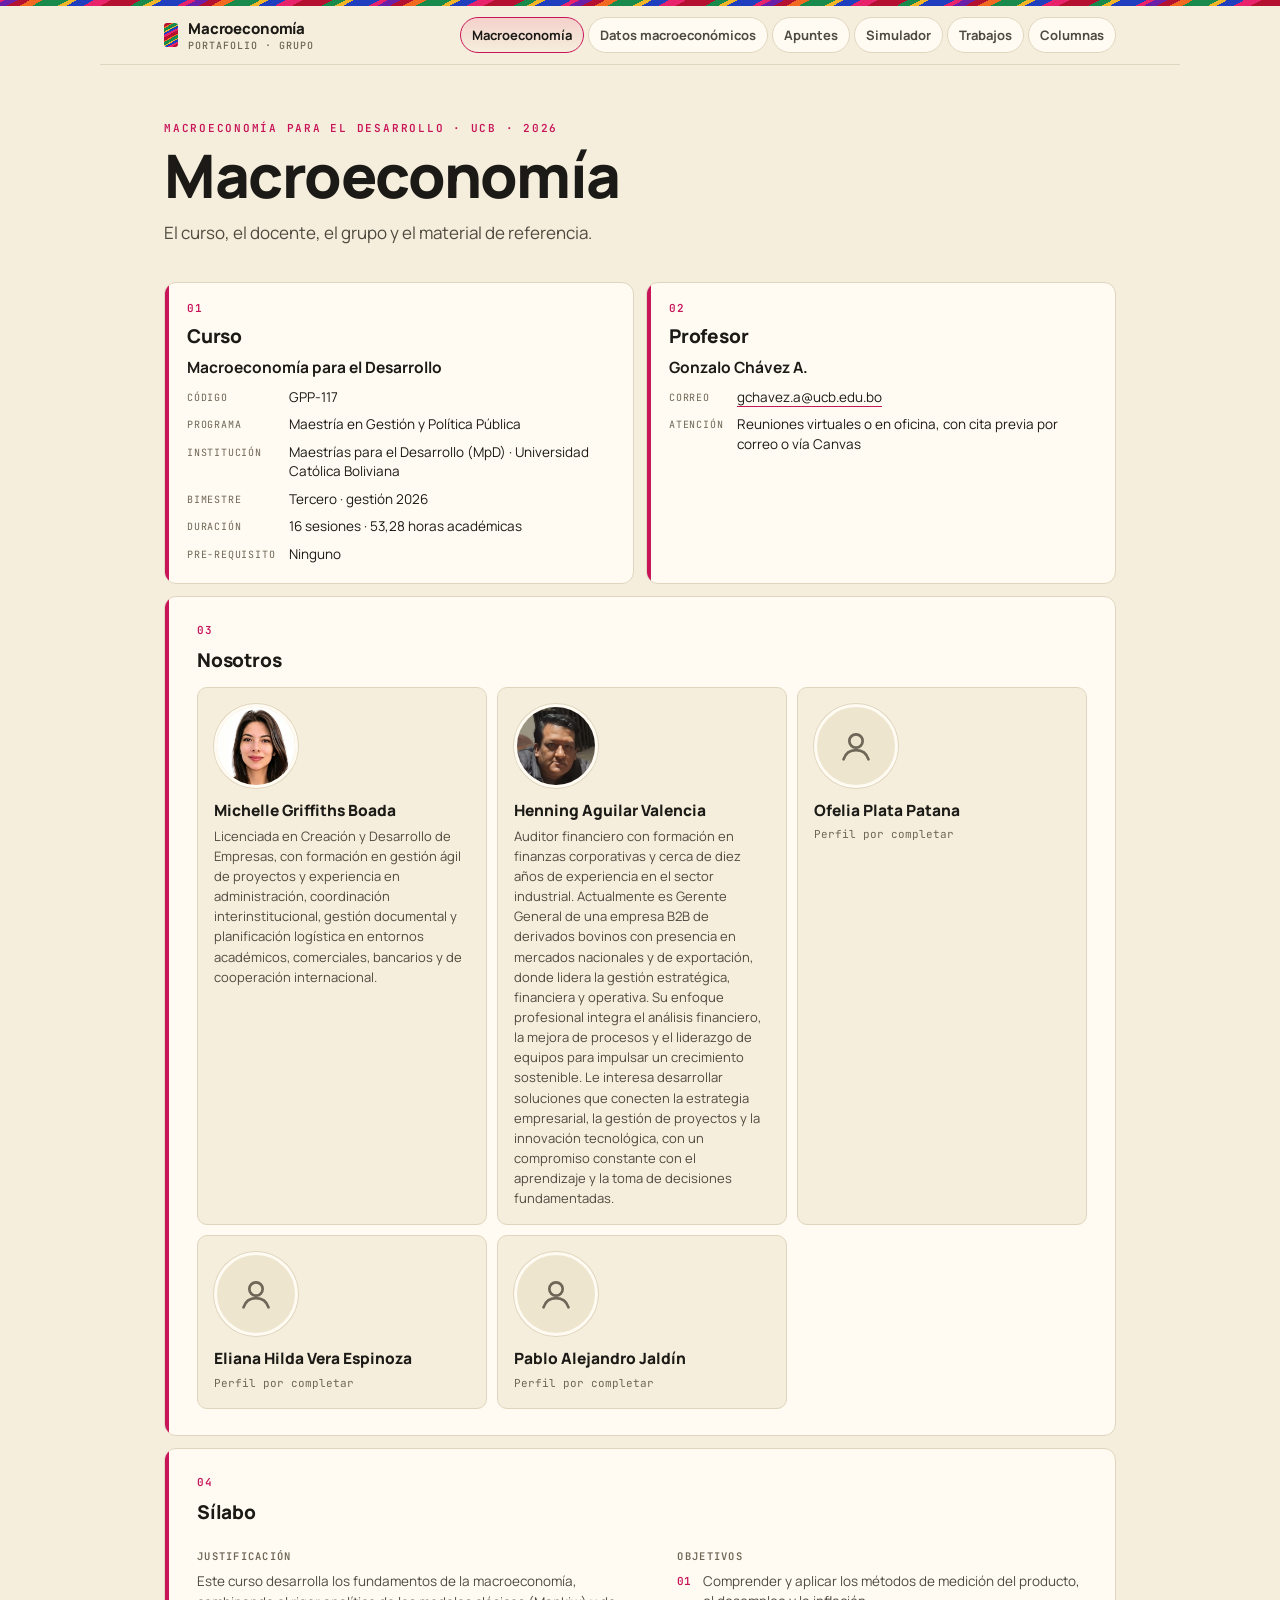
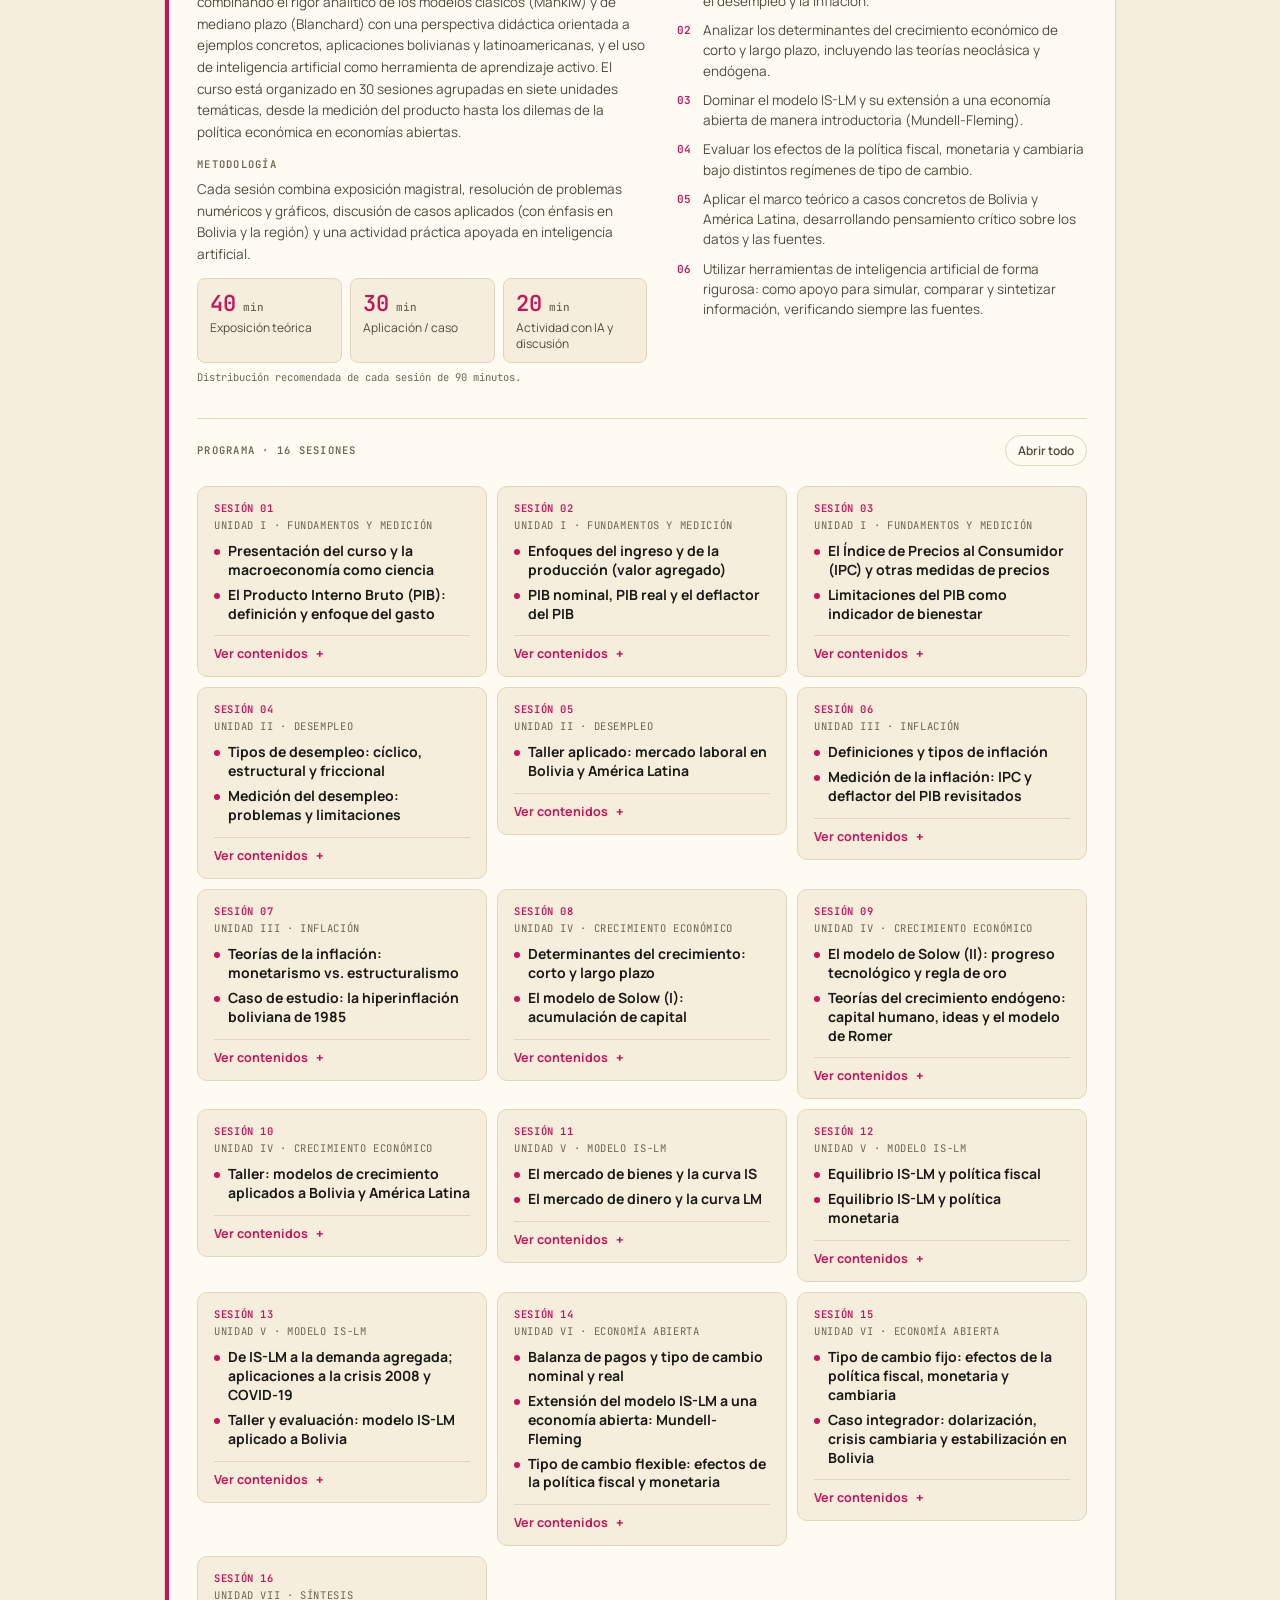
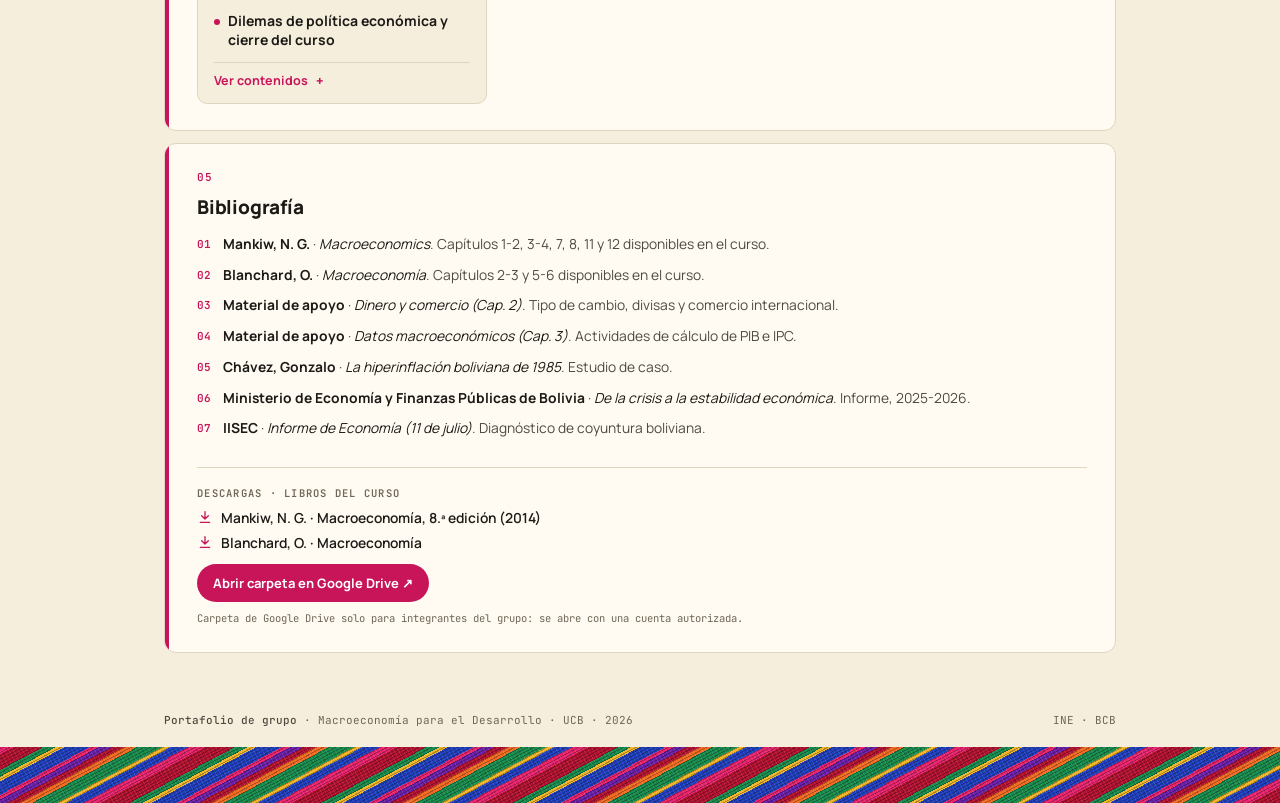
==== index.html @ 7f1106cf "Nosotros: perfil y foto de Henning Aguilar Valencia Perfil en tercera persona y foto recortada como " ====
<!DOCTYPE html>
<html lang="es">
<head>
<meta charset="UTF-8">
<meta name="viewport" content="width=device-width, initial-scale=1.0, viewport-fit=cover">
<meta name="theme-color" content="#F5EEDC">
<title>Portafolio · Macroeconomía para el Desarrollo</title>
<meta name="description" content="Portafolio de grupo, Macroeconomía para el Desarrollo: información del curso, datos macroeconómicos de Bolivia, apuntes, lecturas, ejercicios, simulador IS-LM y trabajos.">
<link rel="preconnect" href="https://fonts.googleapis.com">
<link href="https://fonts.googleapis.com/css2?family=Manrope:wght@400;500;600;700;800&family=JetBrains+Mono:wght@500;600&display=swap" rel="stylesheet">
<link rel="stylesheet" href="assets/style.css">
<style>
  body{min-height:100vh}
  .poster{min-height:100vh;display:flex;flex-direction:column;overflow:visible}
  @media (min-width:1140px){.poster{margin:0 auto;box-shadow:none;max-width:none;background:transparent}.poster>*{max-width:1080px;margin-left:auto;margin-right:auto;width:100%}.poster>.aguayo{max-width:none}}
  /* nav */
  nav.top{position:sticky;top:0;z-index:20;background:rgba(245,238,220,.9);backdrop-filter:blur(12px);-webkit-backdrop-filter:blur(12px);border-bottom:1px solid var(--line)}
  nav.top .in{max-width:1080px;margin:0 auto;padding:0 var(--pad);display:flex;align-items:center;justify-content:space-between;gap:14px;height:58px}
  nav.top .brand{display:flex;align-items:center;gap:10px;font-weight:800;font-size:15px;letter-spacing:-.01em;text-decoration:none;color:var(--text);flex:0 0 auto}
  nav.top .brand i{display:inline-block;width:14px;height:24px;border-radius:3px;background:repeating-linear-gradient(-28deg,#B4102F 0 3px,#E8236B 3px 5px,#1F3FBF 5px 7px,#F0B429 7px 8px,#178A4C 8px 11px,#F26A21 11px 12px)}
  nav.top .brand small{display:block;font-family:'JetBrains Mono';font-weight:500;font-size:10px;color:var(--dim);letter-spacing:.1em;text-transform:uppercase}
  nav.top .tabs{margin:0;gap:4px;flex-wrap:nowrap;overflow-x:auto;scrollbar-width:none}
  nav.top .tabs::-webkit-scrollbar{display:none}
  nav.top .tabs button{flex:0 0 auto;min-width:0;padding:8px 11px;font-size:13px;border-radius:999px}
  @media (max-width:960px){nav.top .tabs{display:none}}
  nav.bottom{display:none;position:fixed;left:0;right:0;bottom:0;z-index:20;background:rgba(245,238,220,.96);backdrop-filter:blur(12px);-webkit-backdrop-filter:blur(12px);border-top:1px solid var(--line);padding-bottom:env(safe-area-inset-bottom)}
  nav.bottom .tabs{margin:0;gap:0;padding:6px 4px;flex-wrap:nowrap;overflow-x:auto;scrollbar-width:none}
  nav.bottom .tabs::-webkit-scrollbar{display:none}
  nav.bottom .tabs button{flex:1 0 56px;border:0;background:transparent;border-radius:10px;padding:8px 0;font-size:10px;font-weight:600;display:flex;flex-direction:column;align-items:center;gap:4px;color:var(--dim);min-width:0}
  nav.bottom .tabs button span{max-width:100%;white-space:nowrap;overflow:hidden;text-overflow:ellipsis}
  nav.bottom .tabs button svg{width:21px;height:21px;stroke:currentColor;fill:none;stroke-width:1.8;stroke-linecap:round;stroke-linejoin:round}
  nav.bottom .tabs button.on{color:var(--acento);background:rgba(200,21,90,.08)}
  @media (max-width:960px){nav.bottom{display:block}.poster{padding-bottom:72px}}
  /* views */
  .view{display:none;flex:1}.view.on{display:block;animation:fade .25s ease}
  @keyframes fade{from{opacity:0;transform:translateY(4px)}to{opacity:1;transform:none}}
  /* hero */
  .hero2{padding:clamp(28px,6vw,56px) var(--pad) clamp(18px,4vw,36px);display:grid;grid-template-columns:1.4fr 1fr;gap:24px;align-items:end}
  @media (max-width:720px){.hero2{grid-template-columns:1fr}}
  .hero2 .live{display:grid;grid-template-columns:1fr 1fr;gap:8px}
  .hero2 .live div{background:var(--card);border:1px solid var(--line);border-radius:10px;padding:10px 12px}
  .hero2 .live small{display:block;font-size:10px;letter-spacing:.08em;text-transform:uppercase;color:var(--muted);font-weight:600}
  .hero2 .live b{font-family:'JetBrains Mono';font-size:20px;font-weight:600}
  .hero2 .live b.bad{color:var(--bad)}.hero2 .live b.warn{color:var(--warn)}.hero2 .live b.ok{color:var(--ok)}
  .hero2 .live span{display:block;font-family:'JetBrains Mono';font-size:10px;color:var(--dim);margin-top:2px}
  /* macroeconomía cards */
  .mcards{display:grid;grid-template-columns:repeat(auto-fit,minmax(260px,1fr));gap:12px}
  .mcard{background:var(--card);border:1px solid var(--line);border-radius:12px;padding:18px 18px 18px 22px;display:flex;flex-direction:column;gap:8px;min-height:170px;position:relative;overflow:hidden;min-width:0}
  .mcard.wide{margin-top:12px;gap:10px;padding:clamp(18px,3vw,26px) clamp(18px,3vw,28px) clamp(18px,3vw,26px) clamp(22px,3.4vw,32px)}
  .mcard::before{content:"";position:absolute;left:0;top:0;bottom:0;width:4px;background:var(--acento)}
  .mcard .id{font-family:'JetBrains Mono';font-size:11px;color:var(--acento);font-weight:600;letter-spacing:.1em}
  .mcard h3{font-size:19px;font-weight:800;letter-spacing:-.01em;margin:0}
  .mcard p{font-size:13.5px}
  .mcard p.lead{font-size:15.5px;font-weight:700;color:var(--text);line-height:1.35}
  .team{display:grid;grid-template-columns:repeat(auto-fill,minmax(250px,1fr));gap:10px;margin-top:4px;align-items:stretch}
  .mem{background:var(--bg);border:1px solid var(--line);border-radius:10px;padding:16px;display:flex;flex-direction:column;gap:6px;min-width:0}
  .mem .ph{width:84px;height:84px;border-radius:50%;overflow:hidden;background:var(--bg2);border:3px solid var(--card);box-shadow:0 0 0 1px var(--line);display:flex;align-items:center;justify-content:center;margin-bottom:6px}
  .mem .ph img{width:100%;height:100%;object-fit:cover;display:block}
  .mem .ph svg{width:40px;height:40px;fill:none;stroke:var(--dim);stroke-width:1.6;stroke-linecap:round}
  .mem h4{font-size:15.5px;font-weight:800;color:var(--text);line-height:1.3}
  .mem p{font-size:13px;line-height:1.55;color:var(--muted)}
  .mem p.pend{font-family:'JetBrains Mono';font-size:11px;color:var(--dim)}
  .kv{display:grid;grid-template-columns:auto minmax(0,1fr);gap:8px 14px;margin-top:2px}
  .kv dt{font-family:'JetBrains Mono';font-size:10px;letter-spacing:.08em;text-transform:uppercase;color:var(--dim);padding-top:3px;white-space:nowrap}
  .kv dd{font-size:13.5px;color:var(--text);line-height:1.45;min-width:0}
  .kv dd a{color:var(--text);text-decoration:none;border-bottom:1px solid var(--acento);overflow-wrap:anywhere}
  .sub-h{font-family:'JetBrains Mono';font-size:10.5px;letter-spacing:.12em;text-transform:uppercase;color:var(--dim);font-weight:600;margin:14px 0 8px}
  .scols{display:grid;grid-template-columns:minmax(0,1.1fr) minmax(0,1fr);gap:8px 30px}
  .scols p{line-height:1.6}
  @media (max-width:760px){.scols{grid-template-columns:1fr}}
  .tiles{display:grid;grid-template-columns:repeat(3,minmax(0,1fr));gap:8px;margin-top:12px}
  .tiles div{background:var(--bg);border:1px solid var(--line);border-radius:8px;padding:10px 12px}
  .tiles b{display:block;font-family:'JetBrains Mono';font-size:22px;font-weight:600;color:var(--acento)}
  .tiles b small{font-size:11px;color:var(--dim);font-weight:500}
  .tiles span{display:block;font-size:12px;color:var(--muted);line-height:1.35;margin-top:2px}
  .mcard p.tiles-note{font-family:'JetBrains Mono';font-size:10.5px;color:var(--dim);margin-top:6px}
  ol.obj{list-style:none;counter-reset:o;display:flex;flex-direction:column;gap:9px}
  ol.obj li{counter-increment:o;display:grid;grid-template-columns:26px 1fr;font-size:13.5px;line-height:1.5;color:var(--muted)}
  ol.obj li::before{content:counter(o,decimal-leading-zero);font-family:'JetBrains Mono';font-size:11px;font-weight:600;color:var(--acento);padding-top:2px}
  .prog-h{display:flex;justify-content:space-between;align-items:center;gap:10px;margin:22px 0 10px;padding-top:16px;border-top:1px solid var(--line)}
  .openall{background:transparent;border:1px solid var(--line);color:var(--muted);font:600 12px 'Manrope';padding:6px 12px;border-radius:999px;cursor:pointer}
  .openall:hover{border-color:var(--acento);color:var(--text)}
  .ses-grid{display:grid;grid-template-columns:repeat(auto-fill,minmax(280px,1fr));gap:10px;align-items:start}
  .ses{background:var(--bg);border:1px solid var(--line);border-radius:10px;padding:14px 16px;min-width:0}
  .ses .top{font-family:'JetBrains Mono';font-size:10.5px;letter-spacing:.06em;text-transform:uppercase}
  .ses .top b,.ses .top span{display:block}
  .ses .top span{margin-top:3px}
  .ses .top b{color:var(--acento);font-weight:600}
  .ses .top span{color:var(--dim)}
  .ses .bl{list-style:none;padding:0;margin-top:10px;display:flex;flex-direction:column;gap:6px}
  .ses .bl li{font-size:14px;font-weight:700;color:var(--text);line-height:1.35;padding-left:14px;position:relative}
  .ses .bl li::before{content:"";position:absolute;left:0;top:7px;width:6px;height:6px;border-radius:50%;background:var(--acento)}
  .ses details{margin-top:12px;border-top:1px solid var(--line);padding-top:9px}
  .ses summary{cursor:pointer;font:700 12.5px 'Manrope';color:var(--acento);list-style:none;user-select:none}
  .ses summary::-webkit-details-marker{display:none}
  .ses summary::after{content:" +";font-family:'JetBrains Mono'}
  .ses details[open] summary::after{content:" −"}
  .blq{margin-top:12px}
  .blq+.blq{padding-top:12px;border-top:1px dashed var(--line)}
  .blq h5{font-size:13.5px;font-weight:700;color:var(--text);line-height:1.35}
  .blq p,.blq li{font-size:12.8px;line-height:1.5;color:var(--muted)}
  .blq ul{padding-left:16px;margin:2px 0 0}
  .blq li{margin-bottom:2px}
  .blq .lab{display:block;font-family:'JetBrains Mono';font-size:9.5px;letter-spacing:.1em;text-transform:uppercase;color:var(--dim);font-weight:600;margin:9px 0 2px}
  .blq .lab:first-child{margin-top:0;color:var(--acento)}
  .dl{margin-top:18px;padding-top:4px;border-top:1px solid var(--line)}
  .dl-list{list-style:none;padding:0;display:flex;flex-direction:column;gap:6px;margin-bottom:12px}
  .dl-list li{display:flex;align-items:center;gap:8px;font-size:13.8px;color:var(--text);font-weight:600}
  .dl-list svg{width:16px;height:16px;flex:0 0 auto;fill:none;stroke:var(--acento);stroke-width:2;stroke-linecap:round;stroke-linejoin:round}
  .dl-btn{display:inline-block;background:var(--acento);color:#fff;font:700 13px 'Manrope';padding:10px 16px;border-radius:999px;text-decoration:none}
  .dl-btn:hover{filter:brightness(1.08)}
  .mcard p.dl-note{font-family:'JetBrains Mono';font-size:10.5px;color:var(--dim);margin-top:8px}
  ol.bib{list-style:none;counter-reset:b;display:flex;flex-direction:column;gap:10px;margin-top:4px}
  ol.bib li{counter-increment:b;display:grid;grid-template-columns:26px 1fr;font-size:13.8px;line-height:1.5;color:var(--muted)}
  ol.bib li::before{content:counter(b,decimal-leading-zero);font-family:'JetBrains Mono';font-size:11px;font-weight:600;color:var(--acento);padding-top:2px}
  ol.bib b{color:var(--text);font-weight:700}
  ol.bib i{color:var(--text)}
  @media (max-width:560px){.tiles{grid-template-columns:1fr 1fr 1fr;gap:6px}.tiles div{padding:8px}.tiles b{font-size:18px}.tiles span{font-size:11px}}
  .soon{margin-top:auto;align-self:flex-start;font-family:'JetBrains Mono';font-size:10.5px;padding:3px 9px;border:1px dashed var(--line);border-radius:999px;color:var(--dim)}
  /* cuaderno */
  .sr{position:absolute;width:1px;height:1px;overflow:hidden;clip:rect(0 0 0 0);white-space:nowrap}
  .nb-head{display:flex;align-items:flex-end;justify-content:space-between;gap:10px 16px;flex-wrap:wrap;max-width:860px;margin:0 auto 12px}
  .nb-head .t{min-width:0}
  .nb-head .t small{display:block;font-family:'JetBrains Mono';font-size:11px;letter-spacing:.12em;text-transform:uppercase;color:var(--acento);font-weight:600;margin-bottom:3px}
  .nb-head .t b{display:block;font-size:clamp(17px,2.4vw,21px);font-weight:800;letter-spacing:-.01em}
  .nb-tools{display:flex;gap:8px;align-items:center;flex-wrap:wrap}
  .nb-tools select,.nb-tools a{background:var(--card);border:1px solid var(--line);color:var(--text);font:600 12.5px 'Manrope';padding:8px 12px;border-radius:999px;text-decoration:none;max-width:250px}
  .nb-tools select{cursor:pointer;appearance:none;-webkit-appearance:none;padding-right:30px;background-image:linear-gradient(45deg,transparent 50%,var(--dim) 50%),linear-gradient(135deg,var(--dim) 50%,transparent 50%);background-position:calc(100% - 16px) 52%,calc(100% - 11px) 52%;background-size:5px 5px;background-repeat:no-repeat}
  .nb-tools select:hover,.nb-tools a:hover{border-color:var(--acento)}
  .nb-stage{display:grid;grid-template-columns:52px minmax(0,860px) 52px;gap:16px;justify-content:center;align-items:start}
  .nb-page{perspective:2200px;min-width:0;touch-action:pan-y pinch-zoom;overflow:hidden;border-radius:10px}
  .nb-page img{display:block;width:100%;height:auto;border-radius:10px;background:var(--bg2);transform-origin:left center;backface-visibility:hidden;-webkit-user-select:none;user-select:none}
  .nb-side,.nb-nav button{display:flex;align-items:center;justify-content:center;gap:6px;background:var(--card);border:1px solid var(--line);color:var(--text);cursor:pointer;font:700 13px 'Manrope';transition:border-color .15s,color .15s}
  .nb-side{position:sticky;top:calc(50vh - 26px);margin-top:min(30vh,260px);width:52px;height:52px;border-radius:50%}
  .nb-side svg,.nb-nav svg{width:22px;height:22px;stroke:currentColor;fill:none;stroke-width:2.2;stroke-linecap:round;stroke-linejoin:round}
  .nb-side:hover:not(:disabled),.nb-nav button:hover:not(:disabled){border-color:var(--acento);color:var(--acento)}
  .nb-side:disabled,.nb-nav button:disabled{opacity:.35;cursor:default}
  .nb-nav{display:grid;grid-template-columns:auto 1fr auto;gap:14px;align-items:center;max-width:860px;margin:14px auto 0}
  .nb-nav button{padding:10px 16px 10px 12px;border-radius:999px}
  .nb-nav #nb-next{padding:10px 12px 10px 16px}
  .nb-pos{text-align:center;font-family:'JetBrains Mono';font-size:11.5px;color:var(--dim)}
  .nb-prog{height:4px;background:var(--line);border-radius:2px;overflow:hidden;margin-top:6px}
  .nb-prog i{display:block;height:100%;width:4%;background:var(--acento);transition:width .3s}
  @media (max-width:900px){.nb-stage{grid-template-columns:minmax(0,1fr)}.nb-side{display:none}}
  @media (max-width:560px){.nbsec{padding-left:6px;padding-right:6px}.nb-head,.nb-nav{padding:0 10px}.nb-page,.nb-page img{border-radius:6px}.nb-nav button{padding:10px 12px}.nb-nav #nb-next{padding:10px 12px}}
  /* apuntes cards */
  .notes{display:grid;grid-template-columns:repeat(auto-fill,minmax(250px,1fr));gap:12px}
  .note-card{background:var(--card);border:1px solid var(--line);border-radius:12px;padding:18px;cursor:pointer;transition:border-color .15s,transform .15s;display:flex;flex-direction:column;gap:8px;min-height:170px;text-decoration:none;color:inherit;position:relative;overflow:hidden}
  .note-card::before{content:"";position:absolute;left:0;top:0;bottom:0;width:4px;background:var(--acento);opacity:0;transition:opacity .15s}
  .note-card:hover,.note-card:focus-visible{border-color:var(--acento);transform:translateY(-2px)}
  .note-card:hover::before{opacity:1}
  .note-card .id{font-family:'JetBrains Mono';font-size:11px;color:var(--acento);font-weight:600;letter-spacing:.1em}
  .note-card h3{font-size:17px;font-weight:800;letter-spacing:-.01em;margin:0}
  .note-card p{font-size:13px;flex:1}
  .note-card .tags{display:flex;flex-wrap:wrap;gap:4px}
  .note-card .tags span{font-family:'JetBrains Mono';font-size:10px;padding:2px 8px;border:1px solid var(--line);border-radius:999px;color:var(--muted)}
  .note-card .tags span.i{border-color:rgba(26,98,192,.4);color:var(--azul)}
  /* viewer */
  .viewer{position:fixed;inset:0;z-index:40;background:var(--bg);display:none;flex-direction:column}
  .viewer.on{display:flex}
  .viewer .bar{display:flex;align-items:center;gap:10px;padding:10px var(--pad);border-bottom:1px solid var(--line);background:var(--bg2);height:52px}
  .viewer .bar b{font-size:14px;font-weight:700;flex:1;white-space:nowrap;overflow:hidden;text-overflow:ellipsis}
  .viewer .bar button,.viewer .bar a{background:transparent;border:1px solid var(--line);color:var(--muted);font:600 12px 'Manrope';padding:7px 12px;border-radius:999px;cursor:pointer;text-decoration:none;white-space:nowrap}
  .viewer .bar button:hover,.viewer .bar a:hover{border-color:var(--acento);color:var(--text)}
  .viewer iframe{flex:1;border:0;width:100%;background:var(--bg)}
  /* listas: trabajos, lecturas, ejercicios */
  .work{display:grid;grid-template-columns:120px 1fr;gap:14px;background:var(--card);border:1px solid var(--line);border-radius:12px;padding:16px 18px;margin-bottom:10px;align-items:start}
  .work.nodate{grid-template-columns:1fr}
  @media (max-width:560px){.work{grid-template-columns:1fr}}
  .work .d{font-family:'JetBrains Mono';font-size:12px;color:var(--acento);font-weight:600}
  .work .d small{display:block;color:var(--dim);font-weight:500;margin-top:3px}
  .work h3{font-size:16px;margin-bottom:4px}
  .work .by{font-family:'JetBrains Mono';font-size:11px;color:var(--dim);margin-bottom:6px}
  .work p{font-size:13.5px}
  .work .st{display:inline-block;font-family:'JetBrains Mono';font-size:10.5px;padding:2px 8px;border-radius:999px;border:1px solid;margin-top:8px}
  .work .st.entregado{color:var(--ok);border-color:rgba(15,122,69,.45)}.work .st.pendiente{color:var(--warn);border-color:rgba(154,95,0,.45)}.work .st.calificado{color:var(--azul);border-color:rgba(26,98,192,.45)}
  .work a{color:var(--text);font-size:13px;text-decoration:none;border-bottom:1px solid var(--acento);margin-left:8px}
  .work a.first{margin-left:0;display:inline-block;margin-top:8px}
  .work .btn{margin-top:8px;background:transparent;border:1px solid var(--line);color:var(--muted);font:600 12px 'Manrope';padding:6px 12px;border-radius:999px;cursor:pointer}
  .work .sol{display:none;margin-top:10px;padding-top:10px;border-top:1px solid var(--line);font-size:13.5px;color:var(--muted);line-height:1.55}
  .work.open .sol{display:block}
  .rgrid{display:grid;grid-template-columns:repeat(auto-fill,minmax(min(100%,420px),1fr));gap:12px}
  .rcard{background:var(--card);border:1px solid var(--line);border-radius:12px;padding:20px 20px 20px 24px;display:flex;flex-direction:column;gap:8px;position:relative;overflow:hidden;min-width:0}
  .rcard::before{content:"";position:absolute;left:0;top:0;bottom:0;width:4px;background:var(--acento)}
  .rcard .id{font-family:'JetBrains Mono';font-size:11px;color:var(--acento);font-weight:600;letter-spacing:.1em}
  .rcard h3{font-size:19px;font-weight:800;letter-spacing:-.01em;margin:0;line-height:1.25}
  .rcard .by{font-family:'JetBrains Mono';font-size:11px;color:var(--dim)}
  .rcard p{font-size:13.5px;line-height:1.55}
  .rfiles{display:flex;flex-direction:column;gap:8px;margin-top:6px}
  .rfile{display:grid;grid-template-columns:auto minmax(0,1fr) auto;gap:12px;align-items:center;background:var(--bg);border:1px solid var(--line);border-radius:10px;padding:12px 14px;text-decoration:none;color:inherit;transition:border-color .15s}
  .rfile:hover{border-color:var(--acento)}
  .rfile .ico{font-family:'JetBrains Mono';font-size:10px;font-weight:600;letter-spacing:.06em;color:#fff;background:var(--acento);border-radius:6px;padding:9px 7px}
  .rfile .tx{display:flex;flex-direction:column;gap:2px;min-width:0}
  .rfile small{font-family:'JetBrains Mono';font-size:10px;letter-spacing:.1em;text-transform:uppercase;color:var(--acento);font-weight:600}
  .rfile b{font-size:14px;font-weight:700;color:var(--text);line-height:1.3}
  .rfile em{font-style:normal;font-size:12px;color:var(--dim);line-height:1.4}
  .rfile .go{font-size:16px;color:var(--dim)}
  .rfile:hover .go{color:var(--acento)}
  .col-links{display:flex;gap:6px;flex-wrap:wrap;margin-top:14px}
  .col-links a{font:600 12.5px 'Manrope';color:var(--muted);text-decoration:none;border:1px solid var(--line);background:var(--card);border-radius:999px;padding:7px 13px}
  .col-links a:hover{border-color:var(--acento);color:var(--text)}
  .tjump button{font:600 12.5px 'Manrope';color:var(--muted);border:1px solid var(--line);background:var(--card);border-radius:999px;padding:7px 13px;cursor:pointer}
  .tjump button:hover{border-color:var(--acento);color:var(--text)}
  .tsec{scroll-margin-top:66px}
  .col-filter{display:flex;gap:6px;flex-wrap:wrap;margin-bottom:14px}
  .col-filter button{font:600 12px 'Manrope';color:var(--muted);border:1px solid var(--line);background:transparent;border-radius:999px;padding:6px 12px;cursor:pointer}
  .col-filter button.on{background:var(--text);color:var(--bg);border-color:var(--text)}
  .colgrid{display:grid;grid-template-columns:repeat(auto-fill,minmax(min(100%,320px),1fr));gap:12px}
  .col{background:var(--card);border:1px solid var(--line);border-radius:12px;padding:18px 20px 18px 22px;display:flex;flex-direction:column;gap:8px;position:relative;overflow:hidden;min-width:0}
  .col::before{content:"";position:absolute;left:0;top:0;bottom:0;width:4px;background:var(--acento)}
  .col time{font-family:'JetBrains Mono';font-size:11px;color:var(--acento);font-weight:600;letter-spacing:.06em;text-transform:uppercase}
  .col h3{font-size:17px;font-weight:800;line-height:1.3;margin:0}
  .col h3 a{color:var(--text);text-decoration:none}
  .col h3 a:hover{text-decoration:underline;text-decoration-color:var(--acento)}
  .col p{font-size:13.5px;line-height:1.55;flex:1}
  .col .tags{display:flex;flex-wrap:wrap;gap:4px}
  .col .tags span{font-family:'JetBrains Mono';font-size:10px;padding:2px 8px;border:1px solid var(--line);border-radius:999px;color:var(--muted)}
  .col .reads{display:flex;gap:6px;flex-wrap:wrap;margin-top:4px;padding-top:10px;border-top:1px solid var(--line)}
  .col .reads a{font:700 12px 'Manrope';color:var(--text);text-decoration:none;border:1px solid var(--line);background:var(--bg);border-radius:999px;padding:6px 11px}
  .col .reads a:hover{border-color:var(--acento);color:var(--acento)}
  .empty{border:1px dashed var(--line);border-radius:12px;padding:24px;text-align:center;color:var(--dim);font-size:13.5px}
  .empty code{font-family:'JetBrains Mono';color:var(--muted)}
  /* simulador */
  .simframe{width:100%;border:0;display:block;min-height:600px;background:transparent}
  .simlink{display:inline-block;margin-top:14px;font-size:12.5px;color:var(--muted);text-decoration:none;border:1px solid var(--line);border-radius:999px;padding:7px 13px}
  .simlink:hover{border-color:var(--acento);color:var(--text)}
  /* datos */
  .stat.hoy{grid-template-columns:repeat(auto-fit,minmax(200px,1fr))}
  .stat.hoy em{display:block;font-style:normal;font-family:'JetBrains Mono';font-size:11px;color:var(--muted);margin-top:8px;padding-top:8px;border-top:1px solid var(--line)}
  table.evo th:not(:first-child),table.evo td:not(:first-child){text-align:right;white-space:nowrap}
  table.evo td.n{font-size:13.5px}
  table.evo th.now,table.evo td.now{background:rgba(26,98,192,.06)}
  table.evo td.now small{display:block;font-family:'JetBrains Mono';font-size:10px;color:var(--dim);font-weight:500}
  table.evo td:first-child small{display:block;font-weight:500;font-size:11px;color:var(--dim);margin-top:2px}
  @media (max-width:560px){.stat.hoy{grid-template-columns:1fr 1fr}.stat.hoy div{padding:12px}.stat.hoy span{font-size:10.5px}
    table.evo{font-size:12px}table.evo th,table.evo td{padding:9px 4px}table.evo th:first-child,table.evo td:first-child{padding-left:10px}table.evo th:last-child,table.evo td:last-child{padding-right:8px}
    table.evo th{font-size:9.5px;letter-spacing:.04em}table.evo td.n{font-size:11.5px}table.evo td:first-child{font-size:12px;line-height:1.25}table.evo td:first-child small{display:none}}
  .dgrid.sm{grid-template-columns:repeat(auto-fit,minmax(min(100%,420px),1fr))}
  .dnotes{display:grid;grid-template-columns:repeat(auto-fit,minmax(min(100%,420px),1fr));gap:12px}
  .dnotes .card h4{font-size:14px;margin-bottom:6px}
  .dnotes .card p{font-size:13px;line-height:1.55}
  .dnotes .card .src{margin-top:8px}
  .leg2{display:flex;gap:16px;flex-wrap:wrap;margin-top:10px;font-size:12px;color:var(--muted)}
  .leg2 .sw{display:inline-block;width:12px;height:12px;border-radius:3px;background:var(--azul);vertical-align:-2px;margin-right:6px}
  .leg2 .sw.proj{background:repeating-linear-gradient(45deg,var(--azul) 0 2px,transparent 2px 5px);box-shadow:inset 0 0 0 1.5px var(--azul)}
  .dtip{position:fixed;z-index:30;pointer-events:none;background:var(--text);color:var(--bg);font:600 12px 'Manrope';line-height:1.4;padding:7px 10px;border-radius:8px;opacity:0;transition:opacity .12s;max-width:240px}
  .dtip.on{opacity:1}
  .dtip small{display:block;font:500 10.5px 'JetBrains Mono';opacity:.75}
  details.dtab{margin-top:12px}
  details.dtab summary{cursor:pointer;font:700 12.5px 'Manrope';color:var(--acento);list-style:none}
  details.dtab summary::-webkit-details-marker{display:none}
  details.dtab summary::after{content:" +";font-family:'JetBrains Mono'}
  details.dtab[open] summary::after{content:" −"}
  .src a{color:var(--muted);text-decoration:none;border-bottom:1px solid var(--line)}
  .src a:hover{color:var(--text);border-color:var(--acento)}
  .dgrid{display:grid;grid-template-columns:repeat(auto-fit,minmax(300px,1fr));gap:12px}
  .chart-wrap{background:var(--card);border:1px solid var(--line);border-radius:12px;padding:14px}
  .chart-wrap h4{font-size:14px;font-weight:700;margin-bottom:8px;display:flex;justify-content:space-between;gap:8px;flex-wrap:wrap}
  .chart-wrap h4 span{font-family:'JetBrains Mono';font-size:11px;color:var(--muted);font-weight:500}
  .src{font-family:'JetBrains Mono';font-size:10.5px;color:var(--dim);margin-top:12px;line-height:1.6}
  .pill{display:inline-flex;align-items:center;gap:6px;font-family:'JetBrains Mono';font-size:11px;color:var(--ok);border:1px solid rgba(15,122,69,.4);border-radius:999px;padding:4px 10px}
  .pill::before{content:"";width:7px;height:7px;border-radius:50%;background:var(--ok)}
  .pill.off{color:var(--warn);border-color:rgba(154,95,0,.4)}.pill.off::before{background:var(--warn)}
  .fx{display:grid;grid-template-columns:repeat(auto-fill,minmax(110px,1fr));gap:8px}
  .fx div{background:var(--bg);border:1px solid var(--line);border-radius:8px;padding:8px 10px}
  .fx small{display:block;font-family:'JetBrains Mono';font-size:10px;color:var(--dim)}
  .fx b{font-family:'JetBrains Mono';font-size:14px;font-weight:600}
  .fx span{display:block;font-size:10.5px;color:var(--muted)}
</style>
</head>
<body>
<div class="poster">
  <div class="aguayo thin"></div>
  <nav class="top"><div class="in">
    <a class="brand" href="#macroeconomia"><i></i><div>Macroeconomía<small>Portafolio · Grupo</small></div></a>
    <div class="tabs" id="tabs-top"></div>
  </div></nav>

  <!-- 1 · MACROECONOMÍA -->
  <div class="view on" id="v-macroeconomia">
    <header class="hero2">
      <div>
        <div class="kicker">Macroeconomía para el Desarrollo · UCB · 2026</div>
        <h1 style="margin-top:10px">Macroeconomía</h1>
        <p class="sub">El curso, el docente, el grupo y el material de referencia.</p>
      </div>
    </header>
    <section style="border-top:0;padding-top:0"><div class="mcards" id="mcards"></div><div id="mequipo"></div><div id="msilabo"></div><div id="mbiblio"></div></section>
  </div>

  <!-- 2 · DATOS -->
  <div class="view" id="v-datos">
    <header class="hero2"><div><div class="kicker">INE · BCB</div><h1 style="margin-top:10px">Datos macroeconómicos</h1><p class="sub">Datos macroeconómicos al día de hoy.</p></div><div><span class="pill" id="dpill">cargando</span></div></header>

    <section style="border-top:0;padding-top:0">
      <div class="h2"><div class="num">01</div><h2>Hoy<small>El último dato publicado de cada indicador, comparado con el mismo período del año anterior.</small></h2></div>
      <div class="stat hoy" id="dhoy"></div>
    </section>

    <section>
      <div class="h2"><div class="num">02</div><h2>Evolución 2022–2026<small>Los mismos cinco años para los cuatro indicadores. 2022 a 2025 son cierres de año; 2026 es el último dato disponible.</small></h2></div>
      <div class="twrap"><table class="t evo" id="devo"></table></div>
      <div class="dgrid sm" style="margin-top:14px">
        <div class="chart-wrap"><h4>Crecimiento del PIB real <span>%</span></h4><canvas class="chart" id="c-pib"></canvas></div>
        <div class="chart-wrap"><h4>Inflación a 12 meses <span>%</span></h4><canvas class="chart" id="c-inf"></canvas></div>
        <div class="chart-wrap"><h4>Desocupación urbana <span>%</span></h4><canvas class="chart" id="c-emp"></canvas></div>
        <div class="chart-wrap"><h4>Dólar oficial <span>Bs por USD</span></h4><canvas class="chart" id="c-tc"></canvas></div>
      </div>
      <div class="leg2"><span><i class="sw"></i>Cierre de año</span><span><i class="sw proj"></i>2026: último dato disponible</span></div>
    </section>

    <section>
      <div class="h2"><div class="num">03</div><h2>Seguimiento 2026<small>Los dos indicadores que el BCB publica con más frecuencia. Se actualizan solos cada día.</small></h2></div>
      <div class="dgrid">
        <div class="chart-wrap"><h4>Inflación a 12 meses, mes a mes <span id="s-inf-sub">INE · %</span></h4><canvas class="chart" id="s-inf"></canvas></div>
        <div class="chart-wrap"><h4>Dólar oficial, día a día <span id="s-tc-sub">BCB · Bs por USD</span></h4><canvas class="chart" id="s-tc"></canvas></div>
      </div>
    </section>

    <section>
      <div class="h2"><div class="num">04</div><h2>Notas y fuentes<small>Cómo se lee cada dato y de dónde sale.</small></h2></div>
      <div class="dnotes" id="dnotas"></div>
    </section>
    <div class="dtip" id="dtip" role="status" aria-live="polite"></div>
  </div>

  <!-- 3 · APUNTES -->
  <div class="view" id="v-apuntes">
    <header class="hero2">
      <div>
        <div class="kicker">Cuaderno del curso</div>
        <h1 style="margin-top:10px">Apuntes</h1>
      </div>
    </header>
    <section class="nbsec" style="border-top:0;padding-top:0">
      <div class="nb" id="nb">
        <div class="nb-head">
          <div class="t"><small id="nb-tema">Tema 1</small><b id="nb-title">¿Qué es la Macroeconomía?</b></div>
          <div class="nb-tools">
            <label class="nb-jump"><span class="sr">Ir a una hoja</span><select id="nb-jump" aria-label="Ir a una hoja"></select></label>
            <a id="nb-zoom" href="apuntes/cuaderno/01-hoja-1.jpg" target="_blank" rel="noopener">Ampliar ↗</a>
          </div>
        </div>
        <div class="nb-stage">
          <button class="nb-side" id="nb-prev-side" aria-label="Hoja anterior"><svg viewBox="0 0 24 24"><path d="M15 5l-7 7 7 7"/></svg></button>
          <div class="nb-page" id="nb-page"><img id="nb-img" src="apuntes/cuaderno/01-hoja-1.jpg" width="1724" height="2519" loading="lazy" decoding="async" alt="Hoja 1 del cuaderno: ¿Qué es la Macroeconomía?"></div>
          <button class="nb-side" id="nb-next-side" aria-label="Hoja siguiente"><svg viewBox="0 0 24 24"><path d="M9 5l7 7-7 7"/></svg></button>
        </div>
        <div class="nb-nav">
          <button id="nb-prev" aria-label="Hoja anterior"><svg viewBox="0 0 24 24"><path d="M15 5l-7 7 7 7"/></svg><span>Anterior</span></button>
          <div class="nb-pos"><span id="nb-count" aria-live="polite">Hoja 1 de 25</span><div class="nb-prog"><i id="nb-prog"></i></div></div>
          <button id="nb-next" aria-label="Hoja siguiente"><span>Siguiente</span><svg viewBox="0 0 24 24"><path d="M9 5l7 7-7 7"/></svg></button>
        </div>
      </div>
    </section>
    <section>
      <div class="h2"><h2>Infografías interactivas<small>Toca una tarjeta para abrirla.</small></h2></div>
      <div class="notes" id="notes"></div>
    </section>
  </div>

  <!-- 6 · SIMULADOR -->
  <div class="view" id="v-simulador">
    <header class="hero2"><div><div class="kicker">Herramienta interactiva</div><h1 style="margin-top:10px">Simulador IS-LM</h1><p class="sub">La IS recoge el equilibrio del mercado de bienes; la LM, el del mercado de dinero. Su cruce fija producción (Y) y tasa de interés (i). Las políticas desplazan las curvas; los parámetros cambian su inclinación. E₀ es el equilibrio inicial y E₁ el nuevo.</p></div></header>
    <section style="border-top:0;padding-top:0">
      <iframe class="simframe" id="simframe" title="Simulador IS-LM" scrolling="no"></iframe>
      <a class="simlink" href="simulador/is-lm.html" target="_blank" rel="noopener">Abrir en pantalla completa ↗</a>
    </section>
  </div>

  <!-- 7 · TRABAJOS (lecturas, ejercicios y entregas) -->
  <div class="view" id="v-trabajos">
    <header class="hero2"><div><div class="kicker">Material y entregas del semestre</div><h1 style="margin-top:10px">Trabajos</h1><p class="sub">Lecturas del curso, ejercicios resueltos y trabajos entregados por el grupo.</p>
      <div class="col-links tjump"><button data-go="t-lecturas">Lecturas</button><button data-go="t-ejercicios">Ejercicios</button><button data-go="t-entregas">Entregas</button></div></div></header>
    <section class="tsec" id="t-lecturas" style="border-top:0;padding-top:0">
      <div class="h2"><div class="num">01</div><h2>Lecturas<small>Textos enviados para el curso.</small></h2></div>
      <div id="lects"></div>
    </section>
    <section class="tsec" id="t-ejercicios">
      <div class="h2"><div class="num">02</div><h2>Ejercicios<small>Prácticas resueltas por el grupo.</small></h2></div>
      <div id="exs"></div>
    </section>
    <section class="tsec" id="t-entregas">
      <div class="h2"><div class="num">03</div><h2>Entregas<small>Trabajos entregados, en orden cronológico.</small></h2></div>
      <div id="works"></div>
    </section>
  </div>

  <!-- 8 · COLUMNAS -->
  <div class="view" id="v-columnas">
    <header class="hero2"><div><div class="kicker" id="col-autor">Gonzalo Chávez Álvarez</div><h1 style="margin-top:10px">Columnas</h1><div class="col-links" id="col-links"></div></div></header>
    <section style="border-top:0;padding-top:0">
      <div class="col-filter" id="col-filter" role="group" aria-label="Filtrar por tema"></div>
      <div class="colgrid" id="cols"></div>
      <div class="src" id="col-src"></div>
    </section>
  </div>

  <footer><div><b id="f-name">Portafolio de grupo</b> · Macroeconomía para el Desarrollo · UCB · 2026</div><div id="f-right">INE · BCB</div></footer>
  <div class="aguayo"></div>
</div>

<nav class="bottom"><div class="tabs" id="tabs-bottom"></div></nav>

<div class="viewer" id="viewer">
  <div class="bar"><button id="v-close">← Volver</button><b id="v-title"></b><a id="v-open" target="_blank" rel="noopener">Abrir aparte ↗</a></div>
  <iframe id="v-frame" title="Infografía"></iframe>
</div>

<script>
(function(){
  const $=id=>document.getElementById(id);const f=(n,d)=>(n===null||n===undefined)?'—':Number(n).toFixed(d).replace('.',',');
  const css=n=>getComputedStyle(document.documentElement).getPropertyValue(n).trim();
  const esc=s=>String(s??'').replace(/&/g,'&amp;').replace(/</g,'&lt;').replace(/>/g,'&gt;').replace(/"/g,'&quot;');
  // [id, etiqueta, etiqueta corta (móvil), icono]
  const TABS=[['macroeconomia','Macroeconomía','Macro','<svg viewBox="0 0 24 24"><path d="M3 10l9-6 9 6"/><path d="M5 10v9M9.5 10v9M14.5 10v9M19 10v9M3 21h18"/></svg>'],
              ['datos','Datos macroeconómicos','Datos','<svg viewBox="0 0 24 24"><path d="M3 20h18"/><path d="M6 16V9M11 16V5M16 16v-7M21 16V11"/></svg>'],
              ['apuntes','Apuntes','Apuntes','<svg viewBox="0 0 24 24"><path d="M4 4h12l4 4v12H4z"/><path d="M8 12h8M8 16h8M16 4v4h4"/></svg>'],
              ['simulador','Simulador','Simulador','<svg viewBox="0 0 24 24"><path d="M4 6h10M18 6h2M4 12h4M12 12h8M4 18h12M20 18h0"/><circle cx="16" cy="6" r="2"/><circle cx="10" cy="12" r="2"/><circle cx="18" cy="18" r="2"/></svg>'],
              ['trabajos','Trabajos','Trabajos','<svg viewBox="0 0 24 24"><path d="M3 7h18v13H3z"/><path d="M8 7V4h8v3M3 12h18"/></svg>'],
              ['columnas','Columnas','Columnas','<svg viewBox="0 0 24 24"><path d="M4 5h13v14H6a2 2 0 01-2-2z"/><path d="M17 9h3v8a2 2 0 01-2 2"/><path d="M7 9h7M7 12h7M7 15h4"/></svg>']];
  const ALIAS={lecturas:'t-lecturas',ejercicios:'t-ejercicios',entregas:'t-entregas'};
  function goSection(sec){const el=$(sec);if(el)setTimeout(()=>el.scrollIntoView({behavior:'smooth',block:'start'}),60);}
  function route(h,push){if(ALIAS[h]){show('trabajos',push);goSection(ALIAS[h]);return true;}if(TABS.some(t=>t[0]===h)){show(h,push);return true;}return false;}
  function show(id,push=true){document.querySelectorAll('.view').forEach(v=>v.classList.toggle('on',v.id==='v-'+id));
    document.querySelectorAll('[data-tab]').forEach(b=>b.classList.toggle('on',b.dataset.tab===id));
    const act=document.querySelector('#tabs-bottom [data-tab="'+id+'"]');if(act)act.scrollIntoView({block:'nearest',inline:'nearest'});
    if(push)history.replaceState(null,'','#'+id);window.scrollTo({top:0});
    if(id==='datos')setTimeout(()=>drawAll(),30);if(id==='simulador')loadSim();if(id==='apuntes')nbPreload();}
  $('tabs-top').innerHTML=TABS.map(t=>`<button data-tab="${t[0]}"><span>${t[1]}</span></button>`).join('');
  $('tabs-bottom').innerHTML=TABS.map(t=>`<button data-tab="${t[0]}">${t[3]}<span>${t[2]}</span></button>`).join('');
  document.querySelectorAll('[data-tab]').forEach(b=>b.addEventListener('click',()=>show(b.dataset.tab)));
  window.addEventListener('hashchange',()=>route(location.hash.slice(1),false));
  document.querySelectorAll('.tjump [data-go]').forEach(b=>b.addEventListener('click',()=>goSection(b.dataset.go)));

  // simulador: se carga al abrir la pestaña y ajusta su alto al contenido
  let simLoaded=false;
  function loadSim(){if(simLoaded)return;simLoaded=true;const fr=$('simframe');
    fr.addEventListener('load',()=>{try{const d=fr.contentDocument,el=d.querySelector('.simpage')||d.body;
      const fit=()=>{fr.style.height=Math.ceil(el.getBoundingClientRect().height)+'px';};fit();
      if('ResizeObserver' in window)new ResizeObserver(fit).observe(el);else fr.contentWindow.addEventListener('resize',fit);}catch(e){fr.style.height='1400px';}});
    fr.src='simulador/is-lm.html';}

  // cuaderno: una hoja a la vez, con flechas, teclado y deslizar en celular
  const NB={pages:[],i:0,busy:false,cache:{}};
  const nbImg=$('nb-img'),reduceMotion=window.matchMedia&&matchMedia('(prefers-reduced-motion: reduce)').matches;
  function nbLabel(p){return 'Tema '+p.pag;}
  function nbRender(){const n=NB.pages.length,p=NB.pages[NB.i];if(!p)return;
    nbImg.width=p.w;nbImg.height=p.h;nbImg.src=p.archivo;nbImg.alt='Hoja '+p.pag+' del cuaderno: '+p.titulo;
    $('nb-tema').textContent=nbLabel(p);$('nb-title').textContent=p.titulo;$('nb-zoom').href=p.archivo;
    $('nb-count').textContent='Hoja '+(NB.i+1)+' de '+n;$('nb-prog').style.width=((NB.i+1)/n*100)+'%';$('nb-jump').value=NB.i;
    ['nb-prev','nb-prev-side'].forEach(id=>$(id).disabled=NB.i===0);['nb-next','nb-next-side'].forEach(id=>$(id).disabled=NB.i===n-1);}
  function nbLoad(j){const p=NB.pages[j];if(!p)return Promise.resolve();
    if(!NB.cache[j]){const im=new Image();im.src=p.archivo;NB.cache[j]=(im.decode?im.decode():new Promise(r=>{im.onload=im.onerror=r;})).catch(()=>{});}
    return NB.cache[j];}
  function nbPreload(){if(!NB.pages.length||!$('v-apuntes').classList.contains('on'))return;nbLoad(NB.i+1);nbLoad(NB.i-1);}
  async function nbGo(j){const n=NB.pages.length;if(NB.busy||j<0||j>=n||j===NB.i)return;NB.busy=true;const dir=j>NB.i?1:-1;
    const top=$('nb').getBoundingClientRect().top;if(top<0)window.scrollTo({top:window.scrollY+top-72,behavior:'instant'});
    await nbLoad(j);
    const anim=!reduceMotion&&!!nbImg.animate;let out=null;
    try{
      if(anim)out=dir>0?nbImg.animate([{transform:'rotateY(0deg)',opacity:1},{transform:'rotateY(-75deg)',opacity:0}],{duration:300,easing:'cubic-bezier(.45,0,.75,.3)',fill:'forwards'})
                      :nbImg.animate([{opacity:1},{opacity:0}],{duration:120,fill:'forwards'});
      if(out)await out.finished;
      NB.i=j;nbRender();
      if(anim){const inn=dir>0?nbImg.animate([{opacity:0,transform:'scale(.985)'},{opacity:1,transform:'none'}],{duration:220,easing:'ease-out'})
                              :nbImg.animate([{transform:'rotateY(-75deg)',opacity:0},{transform:'rotateY(0deg)',opacity:1}],{duration:320,easing:'cubic-bezier(.2,.75,.3,1)'});
        if(out)out.cancel();await inn.finished;}
    }catch(e){if(out)out.cancel();NB.i=j;nbRender();}
    NB.busy=false;nbPreload();}
  function nbInit(pages){NB.pages=(pages||[]).filter(p=>p&&p.archivo);if(!NB.pages.length){$('nb').innerHTML='<div class="empty">Todavía no hay hojas del cuaderno.</div>';return;}
    $('nb-jump').innerHTML=NB.pages.map((p,k)=>`<option value="${k}">${esc(nbLabel(p))} · ${esc(p.titulo)}</option>`).join('');
    NB.i=0;nbRender();nbPreload();}
  ['nb-prev','nb-prev-side'].forEach(id=>$(id).addEventListener('click',()=>nbGo(NB.i-1)));
  ['nb-next','nb-next-side'].forEach(id=>$(id).addEventListener('click',()=>nbGo(NB.i+1)));
  $('nb-jump').addEventListener('change',e=>{const j=+e.target.value;$('nb-jump').value=NB.i;nbGo(j);});
  window.addEventListener('keydown',e=>{if(!$('v-apuntes').classList.contains('on')||$('viewer').classList.contains('on'))return;
    if(/^(INPUT|SELECT|TEXTAREA)$/.test((e.target&&e.target.tagName)||'')||e.altKey||e.ctrlKey||e.metaKey)return;
    if(e.key==='ArrowRight')nbGo(NB.i+1);else if(e.key==='ArrowLeft')nbGo(NB.i-1);});
  (function(){let t0=null;const pg=$('nb-page');
    pg.addEventListener('touchstart',e=>{if(e.touches.length!==1){t0=null;return;}const t=e.touches[0];t0={x:t.clientX,y:t.clientY,t:Date.now()};},{passive:true});
    pg.addEventListener('touchmove',e=>{if(e.touches.length>1)t0=null;},{passive:true});
    pg.addEventListener('touchend',e=>{if(!t0)return;const t=e.changedTouches[0],dx=t.clientX-t0.x,dy=t.clientY-t0.y,dt=Date.now()-t0.t;t0=null;
      if(window.visualViewport&&visualViewport.scale>1.05)return;
      if(Math.abs(dx)>50&&Math.abs(dx)>1.6*Math.abs(dy)&&dt<800)nbGo(NB.i+(dx<0?1:-1));},{passive:true});})();
  const initial=(location.hash||'#macroeconomia').slice(1);if(!route(initial,false))show('macroeconomia',false);

  // viewer
  function openNote(a){$('v-title').textContent=a.titulo;$('v-open').href=a.archivo;$('v-frame').src=a.archivo;$('viewer').classList.add('on');document.body.style.overflow='hidden';}
  function closeNote(){$('viewer').classList.remove('on');$('v-frame').src='about:blank';document.body.style.overflow='';}
  $('v-close').addEventListener('click',closeNote);window.addEventListener('keydown',e=>{if(e.key==='Escape')closeNote();});

  const link=(href,txt,first)=>`<a${first?' class="first"':''} href="${esc(href)}" target="_blank" rel="noopener">${esc(txt||'abrir archivo')} ↗</a>`;

  // columnas del docente
  const MESL=['enero','febrero','marzo','abril','mayo','junio','julio','agosto','septiembre','octubre','noviembre','diciembre'];
  const fechaL=s=>{const [y,m,d]=s.split('-').map(Number);return `${d} de ${MESL[m-1]} de ${y}`;};
  fetch('data/columnas.json',{cache:'no-store'}).then(r=>r.json()).then(C=>{
    $('col-autor').textContent=C.autor+' · docente del curso';
    $('col-links').innerHTML=(C.perfiles||[]).map(p=>`<a href="${esc(p.url)}" target="_blank" rel="noopener">${esc(p.nombre)} ↗</a>`).join('');
    const cols=(C.columnas||[]).slice().sort((a,b)=>b.fecha.localeCompare(a.fecha));
    const temas=[...new Set(cols.flatMap(c=>c.temas||[]))].map(x=>[x,cols.filter(c=>(c.temas||[]).includes(x)).length]).sort((a,b)=>b[1]-a[1]||a[0].localeCompare(b[0])).filter(x=>x[1]>1).map(x=>x[0]);
    let sel='';
    const draw=()=>{const vis=sel?cols.filter(c=>(c.temas||[]).includes(sel)):cols;
      $('cols').innerHTML=vis.map(c=>`<article class="col"><time datetime="${c.fecha}">${fechaL(c.fecha)}</time><h3><a href="${esc(c.enlaces[0].url)}" target="_blank" rel="noopener">${esc(c.titulo)}</a></h3><p>${esc(c.resumen)}</p><div class="tags">${(c.temas||[]).map(x=>`<span>${esc(x)}</span>`).join('')}</div><div class="reads">${c.enlaces.map(l=>`<a href="${esc(l.url)}" target="_blank" rel="noopener">Leer en ${esc(l.medio)} ↗</a>`).join('')}</div></article>`).join('');
      $('col-filter').querySelectorAll('button').forEach(b=>b.classList.toggle('on',b.dataset.t===sel));};
    $('col-filter').innerHTML=`<button data-t="">Todas (${cols.length})</button>`+temas.map(x=>`<button data-t="${esc(x)}">${esc(x)}</button>`).join('');
    $('col-filter').querySelectorAll('button').forEach(b=>b.addEventListener('click',()=>{sel=b.dataset.t;draw();}));
    draw();
    $('col-src').textContent=`${cols.length} columnas desde el ${fechaL(cols[cols.length-1].fecha)} · resúmenes del grupo · última revisión ${fechaL(C.actualizado)}`;
  }).catch(()=>{$('cols').innerHTML='<div class="empty">No se pudo leer <code>data/columnas.json</code>.</div>';});

  // macroeconomía: tarjetas con los datos del sílabo
  function renderMacro(M,integ){const C=M.curso||{},P=M.profesor||{},S=M.silabo||{},B=M.bibliografia||[];
    const kv=rows=>`<dl class="kv">${rows.map(([k,v])=>`<dt>${esc(k)}</dt><dd>${/^[^\s@]+@[^\s@]+\.[^\s@]+$/.test(v)?`<a href="mailto:${esc(v)}">${esc(v)}</a>`:esc(v)}</dd>`).join('')}</dl>`;
    const card=(n,t,body,cls='')=>`<div class="mcard ${cls}"><div class="id">${n}</div><h3>${t}</h3>${body}</div>`;
    $('mcards').innerHTML=
      card('01','Curso',`<p class="lead">${esc(C.nombre||'')}</p>${kv(C.datos||[])}`)+
      card('02','Profesor',`<p class="lead">${esc(P.nombre||'')}</p>${kv(P.datos||[])}`);
    const avatar='<svg viewBox="0 0 24 24" aria-hidden="true"><circle cx="12" cy="9" r="4"/><path d="M4.5 20c1.2-3.6 4-5.5 7.5-5.5s6.3 1.9 7.5 5.5"/></svg>';
    const mem=m=>{m=typeof m==='string'?{nombre:m}:m;return `<div class="mem"><div class="ph">${m.foto?`<img src="${esc(m.foto)}" alt="Foto de ${esc(m.nombre)}" loading="lazy" width="600" height="600">`:avatar}</div><h4>${esc(m.nombre)}</h4>${m.perfil?`<p>${esc(m.perfil)}</p>`:'<p class="pend">Perfil por completar</p>'}</div>`;};
    $('mequipo').innerHTML=card('03','Nosotros',`<div class="team">${integ.map(mem).join('')}</div>`,'wide');
    const prog=S.programa||[];
    const ses=s=>`<div class="ses"><div class="top"><b>Sesión ${String(s.n).padStart(2,'0')}</b><span>Unidad ${esc((s.unidades||[]).join(' / '))}</span></div>
      <ul class="bl">${s.bloques.map(b=>`<li>${esc(b.titulo)}</li>`).join('')}</ul>
      <details><summary>Ver contenidos</summary>${s.bloques.map((b,k)=>`<div class="blq">${s.bloques.length>1?`<span class="lab">Bloque ${k+1}</span>`:''}<h5>${esc(b.titulo)}</h5>
        <span class="lab">Objetivo</span><p>${esc(b.objetivo)}</p>
        <span class="lab">Contenidos</span><ul>${b.contenidos.map(x=>`<li>${esc(x)}</li>`).join('')}</ul>
        <span class="lab">Lecturas</span><p>${esc(b.lecturas)}</p>
        <span class="lab">Aplicación Bolivia / América Latina</span><p>${esc(b.aplicacion)}</p>
        <span class="lab">Actividad con IA</span><p>${esc(b.actividad_ia)}</p></div>`).join('')}</details></div>`;
    $('msilabo').innerHTML=card('04','Sílabo',`
      <div class="scols"><div>
        <div class="sub-h">Justificación</div><p>${esc(S.justificacion||'')}</p>
        <div class="sub-h">Metodología</div><p>${esc(S.metodologia||'')}</p>
        <div class="tiles">${(S.sesion_tipo||[]).map(t=>`<div><b>${t.min}<small> min</small></b><span>${esc(t.actividad)}</span></div>`).join('')}</div>
        <p class="tiles-note">Distribución recomendada de cada sesión de 90 minutos.</p>
      </div><div>
        <div class="sub-h">Objetivos</div><ol class="obj">${(S.objetivos||[]).map(o=>`<li>${esc(o)}</li>`).join('')}</ol>
      </div></div>
      <div class="prog-h"><div class="sub-h" style="margin:0">Programa · ${prog.length} sesiones</div><button class="openall" id="openall">Abrir todo</button></div>
      <div class="ses-grid">${prog.map(ses).join('')}</div>`,'wide');
    const D=M.descargas;
    const dl=D&&D.enlace?`<div class="dl"><div class="sub-h">Descargas · ${esc(D.titulo||'')}</div>
      <ul class="dl-list">${(D.items||[]).map(x=>`<li><svg viewBox="0 0 24 24" aria-hidden="true"><path d="M12 4v11M7 10l5 5 5-5M5 20h14"/></svg>${esc(x)}</li>`).join('')}</ul>
      <a class="dl-btn" href="${esc(D.enlace)}" target="_blank" rel="noopener">Abrir carpeta en Google Drive ↗</a>${D.nota?`<p class="dl-note">${esc(D.nota)}</p>`:''}</div>`:'';
    $('mbiblio').innerHTML=card('05','Bibliografía',`<ol class="bib">${B.map(b=>`<li><div><b>${esc(b.autor)}</b> · <i>${esc(b.obra)}</i>${b.detalle?`. ${esc(b.detalle)}`:''}</div></li>`).join('')}</ol>${dl}`,'wide');
    const oa=$('openall');if(oa)oa.addEventListener('click',()=>{const ds=[...document.querySelectorAll('#msilabo details')];const open=!ds.every(d=>d.open);ds.forEach(d=>d.open=open);oa.textContent=open?'Cerrar todo':'Abrir todo';});
  }

  // contenido
  fetch('data/contenido.json',{cache:'no-store'}).then(r=>r.json()).then(c=>{
    // 1 · Macroeconomía
    renderMacro(c.macroeconomia||{},c.integrantes||[]);
    // 3 · Apuntes
    nbInit(c.cuaderno);
    $('notes').innerHTML=c.apuntes.map((a,i)=>`<a class="note-card" href="${a.archivo}" data-i="${i}"><div class="id">${a.unidad}${a.sesiones?' · '+a.sesiones:''}</div><h3>${a.titulo}</h3><p>${a.resumen}</p><div class="tags">${(a.interactivo||[]).map(t=>`<span class="i">${t}</span>`).join('')}</div></a>`).join('');
    $('notes').querySelectorAll('.note-card').forEach(el=>el.addEventListener('click',e=>{e.preventDefault();openNote(c.apuntes[+el.dataset.i]);}));
    // 4 · Lecturas
    const ls=c.lecturas||[];
    const fileA=f=>`<a class="rfile" href="${esc(f.archivo)}" target="_blank" rel="noopener"${/\.pdf$/i.test(f.archivo)?'':' download'}><span class="ico">${esc((f.archivo.split('.').pop()||'').toUpperCase())}</span><span class="tx"><small>${esc(f.tipo||'Archivo')}</small><b>${esc(f.nombre||'')}</b>${f.detalle?`<em>${esc(f.detalle)}</em>`:''}</span><span class="go" aria-hidden="true">${/\.pdf$/i.test(f.archivo)?'↗':'↓'}</span></a>`;
    const rcard=(l,i,tipo)=>{const fs=l.archivos||(l.archivo?[{tipo:tipo,nombre:l.titulo,archivo:l.archivo}]:[]);
      return `<div class="rcard"><div class="id">${String(i+1).padStart(2,'0')}</div><h3>${esc(l.titulo)}</h3>${l.autor?`<div class="by">${esc(l.autor)}</div>`:''}${l.descripcion?`<p>${esc(l.descripcion)}</p>`:''}<div class="rfiles">${fs.map(fileA).join('')}</div></div>`;};
    $('lects').innerHTML=ls.length?`<div class="rgrid">${ls.map((l,i)=>rcard(l,i,'Lectura')).join('')}</div>`:'<div class="empty">Próximamente: aquí estarán las lecturas del curso.</div>';
    // 5 · Ejercicios
    const es=c.ejercicios||[];
    $('exs').innerHTML=es.length?`<div class="rgrid">${es.map((e,i)=>rcard(e,i,'Práctica')).join('')}</div>`:'<div class="empty">Próximamente: aquí estarán las prácticas resueltas en clase.</div>';
    $('exs').querySelectorAll('.btn').forEach(b=>b.addEventListener('click',()=>{const w=b.closest('.work');w.classList.toggle('open');b.textContent=w.classList.contains('open')?'Ocultar solución':'Ver solución';}));
    // 7 · Trabajos
    const ws=(c.trabajos||[]).slice().sort((a,b)=>b.fecha.localeCompare(a.fecha));
    $('works').innerHTML=ws.length?ws.map(w=>`<div class="work"><div class="d">${w.fecha}<small>${w.tipo||''}</small></div><div><h3>${w.titulo}</h3><p>${w.descripcion||''}</p><span class="st ${w.estado||'pendiente'}">${w.estado||'pendiente'}</span>${w.archivo?`<a href="${w.archivo}" target="_blank" rel="noopener">abrir archivo ↗</a>`:''}${w.nota?` <span class="st calificado">nota ${w.nota}</span>`:''}</div></div>`).join(''):'<div class="empty">Todavía no hay trabajos.</div>';
  }).catch(()=>{$('mcards').innerHTML='<div class="empty">No se pudo leer <code>data/contenido.json</code>. Abre el portafolio desde un servidor (GitHub Pages).</div>';});

  // datos
  let D=null,I=null;const MES=['ene','feb','mar','abr','may','jun','jul','ago','sep','oct','nov','dic'];
  const MESL2=['enero','febrero','marzo','abril','mayo','junio','julio','agosto','septiembre','octubre','noviembre','diciembre'];
  const tip=$('dtip');
  function showTip(e,html){tip.innerHTML=html;tip.classList.add('on');const x=Math.min(e.clientX+14,window.innerWidth-tip.offsetWidth-8),y=Math.max(8,e.clientY-tip.offsetHeight-12);tip.style.left=x+'px';tip.style.top=y+'px';}
  function hideTip(){tip.classList.remove('on');}
  function rrect(ctx,x,y,w,h,r,up){r=Math.min(r,Math.abs(h)/2,w/2);ctx.beginPath();if(up){ctx.moveTo(x,y+h);ctx.lineTo(x,y+r);ctx.quadraticCurveTo(x,y,x+r,y);ctx.lineTo(x+w-r,y);ctx.quadraticCurveTo(x+w,y,x+w,y+r);ctx.lineTo(x+w,y+h);}else{ctx.moveTo(x,y);ctx.lineTo(x,y+h-r);ctx.quadraticCurveTo(x,y+h,x+r,y+h);ctx.lineTo(x+w-r,y+h);ctx.quadraticCurveTo(x+w,y+h,x+w,y+h-r);ctx.lineTo(x+w,y);}ctx.closePath();}
  function setup(cv,ratio,maxH){const ctx=cv.getContext('2d');const r=cv.parentElement.getBoundingClientRect();const W=Math.max(260,Math.floor(r.width)-28),H=Math.round(Math.min(W*ratio,maxH)),dpr=window.devicePixelRatio||1;
    cv.width=W*dpr;cv.height=H*dpr;cv.style.height=H+'px';ctx.setTransform(dpr,0,0,dpr,0,0);ctx.clearRect(0,0,W,H);return [ctx,W,H];}
  const fmtU=(v,o)=>o.unit==='Bs'?'Bs '+f(v,2):f(v,o.dec??1)+'%';
  // barras anuales: mismos cinco años para todos los indicadores; el último va rayado (dato parcial)
  function yearBars(cv,items,o){const [ctx,W,H]=setup(cv,0.46,230);const color=css('--azul');
    const vals=items.map(x=>x.v);let mx=Math.max(...vals,0),mn=Math.min(...vals,0);const span=(mx-mn)||1;mx+=span*0.16;if(mn<0)mn-=span*0.16;
    const pad={l:40,r:6,t:8,b:24};const Y=v=>pad.t+(mx-v)/(mx-mn)*(H-pad.t-pad.b);const bw=(W-pad.l-pad.r)/items.length;
    ctx.font='500 9.5px JetBrains Mono';ctx.strokeStyle=css('--line');ctx.lineWidth=1;ctx.fillStyle=css('--dim');ctx.textAlign='right';
    const raw=span/4,mag=Math.pow(10,Math.floor(Math.log10(raw))),step=[1,2,2.5,5,10].map(s=>s*mag).find(s=>s>=raw);
    for(let v=Math.ceil(mn/step)*step;v<=mx+1e-9;v+=step){const y=Y(v);ctx.beginPath();ctx.moveTo(pad.l,y);ctx.lineTo(W-pad.r,y);ctx.stroke();ctx.fillText(o.unit==='Bs'?f(v,0):f(v,step<1?1:0)+'%',pad.l-5,y+3);}
    ctx.strokeStyle='#8C8373';ctx.beginPath();ctx.moveTo(pad.l,Y(0));ctx.lineTo(W-pad.r,Y(0));ctx.stroke();
    items.forEach((x,i)=>{const w=Math.min(bw*0.56,52),x0=pad.l+i*bw+(bw-w)/2,v=x.v,y0=Y(Math.max(v,0)),y1=Y(Math.min(v,0)),h=Math.max(1.5,y1-y0);
      rrect(ctx,x0,y0,w,h,4,v>=0);
      if(x.parcial){ctx.save();ctx.clip();ctx.strokeStyle=color;ctx.lineWidth=2;for(let k=-H;k<w+H;k+=6){ctx.beginPath();ctx.moveTo(x0+k,y1+2);ctx.lineTo(x0+k+(y1-y0)+4,y0-2);ctx.stroke();}ctx.restore();rrect(ctx,x0+.75,y0+.75,w-1.5,h-1.5,4,v>=0);ctx.strokeStyle=color;ctx.lineWidth=1.5;ctx.stroke();}
      else{ctx.fillStyle=color;ctx.fill();}
      ctx.fillStyle=css('--text');ctx.font='600 10.5px JetBrains Mono';ctx.textAlign='center';ctx.fillText(fmtU(v,o),x0+w/2,v>=0?y0-5:y1+12);
      ctx.fillStyle=css('--dim');ctx.font='500 10px JetBrains Mono';ctx.fillText(x.a+(x.parcial?'*':''),x0+w/2,H-7);});
    cv.onmousemove=e=>{const rc=cv.getBoundingClientRect();const i=Math.floor((e.clientX-rc.left-pad.l)/bw);const x=items[i];if(!x){hideTip();return;}showTip(e,`${x.a} · ${fmtU(x.v,o)}<small>${esc(x.det)}</small>`);};
    cv.onmouseleave=hideTip;cv.onclick=cv.onmousemove;}
  // inflación mensual (últimos 24 meses)
  function monthBars(cv,rows){const [ctx,W,H]=setup(cv,0.46,230);const color=css('--acento');
    const vals=rows.map(x=>x.interanual);const mx=Math.max(...vals,1)*1.08,mn=Math.min(...vals,0);const pad={l:36,r:6,t:8,b:24};
    const Y=v=>pad.t+(mx-v)/(mx-mn||1)*(H-pad.t-pad.b);const bw=(W-pad.l-pad.r)/rows.length;
    ctx.strokeStyle=css('--line');ctx.lineWidth=1;ctx.font='500 9.5px JetBrains Mono';ctx.fillStyle=css('--dim');ctx.textAlign='right';
    const step=(mx-mn)>15?5:(mx-mn)>6?2:1;for(let v=Math.ceil(mn/step)*step;v<=mx;v+=step){const y=Y(v);ctx.beginPath();ctx.moveTo(pad.l,y);ctx.lineTo(W-pad.r,y);ctx.stroke();ctx.fillText(v+'%',pad.l-5,y+3);}
    rows.forEach((x,i)=>{const v=x.interanual,x0=pad.l+i*bw+bw*0.15,w=bw*0.7,y0=Y(Math.max(v,0)),y1=Y(Math.min(v,0));rrect(ctx,x0,y0,w,Math.max(1,y1-y0),2,v>=0);ctx.fillStyle=color;ctx.fill();
      if(x.periodo.endsWith('-01')||i===rows.length-1){ctx.fillStyle=css('--dim');ctx.textAlign='center';ctx.fillText(x.periodo.endsWith('-01')?String(x.anio):MES[+x.periodo.slice(5)-1]+' '+String(x.anio).slice(2),x0+w/2,H-7);}});
    const last=rows[rows.length-1];ctx.fillStyle=css('--text');ctx.font='600 10.5px JetBrains Mono';ctx.textAlign='right';ctx.fillText(f(last.interanual,2)+'%',W-pad.r,Y(last.interanual)-5);
    cv.onmousemove=e=>{const rc=cv.getBoundingClientRect();const x=rows[Math.floor((e.clientX-rc.left-pad.l)/bw)];if(!x){hideTip();return;}showTip(e,`${x.mes} ${x.anio} · ${f(x.interanual,2)}%<small>mensual ${f(x.mensual,2)}% · acumulada en el año ${f(x.acumulada,2)}%</small>`);};
    cv.onmouseleave=hideTip;cv.onclick=cv.onmousemove;}
  // dólar oficial día a día en 2026
  function fxLine(cv,pts){const [ctx,W,H]=setup(cv,0.46,230);
    const pad={l:36,r:10,t:10,b:24};const t0=+new Date(pts[0].fecha),t1=+new Date(pts[pts.length-1].fecha);const vs=pts.map(p=>p.oficial);const mn=Math.floor(Math.min(...vs)-0.3),mx=Math.ceil(Math.max(...vs)+0.3);
    const X=t=>pad.l+(t-t0)/((t1-t0)||1)*(W-pad.l-pad.r),Y=v=>pad.t+(mx-v)/((mx-mn)||1)*(H-pad.t-pad.b);
    ctx.strokeStyle=css('--line');ctx.lineWidth=1;ctx.font='500 9.5px JetBrains Mono';ctx.fillStyle=css('--dim');ctx.textAlign='right';
    const st=(mx-mn)>4?1:0.5;for(let v=mn;v<=mx+1e-9;v+=st){ctx.beginPath();ctx.moveTo(pad.l,Y(v));ctx.lineTo(W-pad.r,Y(v));ctx.stroke();ctx.fillText(f(v,st<1?1:0),pad.l-5,Y(v)+3);}
    ctx.beginPath();ctx.strokeStyle=css('--acento');ctx.lineWidth=2;pts.forEach((p,i)=>{const x=X(+new Date(p.fecha)),y=Y(p.oficial);i?ctx.lineTo(x,y):ctx.moveTo(x,y);});ctx.stroke();
    ctx.fillStyle=css('--acento');pts.forEach(p=>{ctx.beginPath();ctx.arc(X(+new Date(p.fecha)),Y(p.oficial),2.5,0,7);ctx.fill();});
    const L=pts[pts.length-1];ctx.beginPath();ctx.arc(X(t1),Y(L.oficial),4.5,0,7);ctx.fill();
    ctx.fillStyle=css('--text');ctx.font='600 10.5px JetBrains Mono';ctx.textAlign='right';ctx.fillText('Bs '+f(L.oficial,2),W-pad.r,Y(L.oficial)-8);
    const fd=s=>{const [y,m,d]=s.split('-');return `${+d} ${MES[+m-1]}`;};ctx.fillStyle=css('--dim');ctx.font='500 9.5px JetBrains Mono';ctx.textAlign='left';ctx.fillText(fd(pts[0].fecha),pad.l,H-7);ctx.textAlign='right';ctx.fillText(fd(L.fecha),W-pad.r,H-7);
    cv.onmousemove=e=>{const rc=cv.getBoundingClientRect();const t=t0+(e.clientX-rc.left-pad.l)/(W-pad.l-pad.r)*(t1-t0);let b=pts[0];pts.forEach(p=>{if(Math.abs(+new Date(p.fecha)-t)<Math.abs(+new Date(b.fecha)-t))b=p;});showTip(e,`${fd(b.fecha)} · Bs ${f(b.oficial,2)}`);};
    cv.onmouseleave=hideTip;cv.onclick=cv.onmousemove;}
  // series anuales armadas con los mismos años
  function series(){if(!I||!D)return null;const A=I.anios,ipc=D.ipc||[],last=ipc[ipc.length-1],tc=D.tipo_cambio||{};
    const dec=y=>{const r=ipc.find(x=>x.periodo===y+'-12');return r?r.interanual:null;};
    const mk=(get,parcial)=>A.map((a,i)=>({a,...(i<A.length-1?get(a):parcial),parcial:i===A.length-1}));
    return {
      pib:mk(a=>({v:I.pib.anual[a],det:'Variación anual · INE'+(a==='2025'?' (p)':'')}),{v:I.pib.actual.valor,det:I.pib.actual.periodo+' · '+I.pib.actual.fuente,c:I.pib.actual.corto}),
      inf:mk(a=>({v:dec(a)??NaN,det:'Diciembre '+a+' · INE'}),{v:last.interanual,det:last.mes+' '+last.anio+' · INE',c:'a '+MES[+last.periodo.slice(5)-1]}),
      emp:mk(a=>({v:I.desempleo.anual[a],det:'Cuarto trimestre '+a+' · INE'}),{v:I.desempleo.actual.valor,det:I.desempleo.actual.periodo+' · INE',c:I.desempleo.actual.corto}),
      tc:mk(a=>({v:I.dolar.anual[a],det:'Diciembre '+a+' · BCB'}),{v:tc.oficial_bs_usd,det:'Cotización del '+(tc.fecha||'')+' · BCB',c:'hoy'})};}
  function render(){const S=series();if(!S)return;const ipc=D.ipc,last=ipc[ipc.length-1],tc=D.tipo_cambio||{};
    const yAgo=ipc.find(x=>x.periodo===(last.anio-1)+last.periodo.slice(4));
    const sg=v=>(v>0?'+':'')+f(v,2)+'%';const cls=v=>v>10?'bad':v>5?'warn':'ok';
    $('dhoy').innerHTML=[
      `<div><small>PIB real</small><b class="${I.pib.actual.valor<0?'bad':'ok'}">${sg(I.pib.actual.valor)}</b><span>${esc(I.pib.actual.periodo)} · ${esc(I.pib.actual.fuente)}</span><em>${esc(I.pib.anio_antes.periodo)}: ${sg(I.pib.anio_antes.valor)}</em></div>`,
      `<div><small>Inflación a 12 meses</small><b class="${cls(last.interanual)}">${f(last.interanual,2)}%</b><span>${last.mes} ${last.anio} · INE</span><em>${yAgo?`${yAgo.mes} ${yAgo.anio}: ${f(yAgo.interanual,2)}%`:''}</em></div>`,
      `<div><small>Desocupación urbana</small><b>${f(I.desempleo.actual.valor,1)}%</b><span>${esc(I.desempleo.actual.periodo)} · INE</span><em>${esc(I.desempleo.anio_antes.periodo)}: ${f(I.desempleo.anio_antes.valor,1)}%</em></div>`,
      `<div><small>Dólar oficial</small><b>Bs ${f(tc.oficial_bs_usd,2)}</b><span>${tc.fecha||''} · BCB</span><em>Un año antes: Bs ${f(I.dolar.anual['2025'],2)}</em></div>`].join('');
    const A=I.anios;const row=(name,sub,arr,o)=>`<tr><td>${name}<small>${sub}</small></td>${arr.map(x=>`<td class="n${x.parcial?' now':''}">${isNaN(x.v)?'—':(o.unit==='Bs'?f(x.v,2):fmtU(x.v,o))}${x.parcial?`<small>${esc(x.c||'')}</small>`:''}</td>`).join('')}</tr>`;
    $('devo').innerHTML=`<thead><tr><th>Indicador</th>${A.map((a,i)=>`<th${i===A.length-1?' class="now"':''}>${a}${i===A.length-1?'*':''}</th>`).join('')}</tr></thead><tbody>`+
      row('Crecimiento del PIB real','variación anual',S.pib,{dec:2})+row('Inflación a 12 meses','a diciembre',S.inf,{dec:2})+row('Desocupación urbana','cuarto trimestre',S.emp,{dec:1})+row('Dólar oficial (Bs)','por USD, a diciembre',S.tc,{unit:'Bs'})+'</tbody>';
    $('s-inf-sub').textContent=`INE · ${ipc[Math.max(0,ipc.length-24)].mes.toLowerCase()} ${ipc[Math.max(0,ipc.length-24)].anio} – ${last.mes.toLowerCase()} ${last.anio} · %`;
    const fx=(D.tc_historico||[]).filter(p=>p.fecha>='2026-01-01');if(fx.length)$('s-tc-sub').textContent=`BCB · desde el ${+fx[0].fecha.slice(8)} de ${MESL2[+fx[0].fecha.slice(5,7)-1]} · Bs por USD`;
    const links=fs=>(fs||[]).map(x=>`<a href="${esc(x.url)}" target="_blank" rel="noopener">${esc(x.nombre)}</a>`).join('<br>');const FU=D.fuentes||{};
    $('dnotas').innerHTML=[
      ['Crecimiento del PIB real',I.pib.nota,links(I.pib.fuentes)],
      ['Inflación a 12 meses',I.inflacion.nota,esc(FU.ipc||'')],
      ['Desocupación urbana',I.desempleo.nota,links(I.desempleo.fuentes)],
      ['Dólar oficial',I.dolar.nota,esc(FU.tipo_cambio||'')]].map(([h,p,s])=>`<div class="card"><h4>${h}</h4><p>${esc(p)}</p><div class="src">${s}</div></div>`).join('');
    drawAll();}
  function drawAll(){const S=series();if(!S||!$('v-datos').classList.contains('on'))return;
    yearBars($('c-pib'),S.pib,{dec:2});yearBars($('c-inf'),S.inf,{dec:2});yearBars($('c-emp'),S.emp,{dec:1});yearBars($('c-tc'),S.tc,{unit:'Bs'});
    monthBars($('s-inf'),D.ipc.slice(-24));const fx=(D.tc_historico||[]).filter(p=>p.fecha>='2026-01-01');if(fx.length>1)fxLine($('s-tc'),fx);}
  window.addEventListener('resize',drawAll);
  fetch('data/indicadores.json',{cache:'no-store'}).then(r=>r.json()).then(d=>{I=d;render();}).catch(()=>{$('dhoy').innerHTML='<div><small>Datos</small><b>—</b><span>No se pudo leer data/indicadores.json</span></div>';});
  fetch('data/macro.json',{cache:'no-store'}).then(r=>r.json()).then(d=>{D=d;
    $('dpill').textContent='datos al '+(d.actualizado||'').slice(0,10);$('dpill').classList.toggle('off',!!(d.errores&&d.errores.length));render();
  }).catch(()=>{$('dpill').textContent='sin datos';$('dpill').classList.add('off');});
})();
</script>
</body>
</html>
---- assets/style.css ----
/* Sistema visual Aguayo Crema · ver DESIGN.md */
:root{
  --bg:#F5EEDC; --bg2:#EEE5CF; --card:#FFFBF2; --line:#E0D5BE;
  --text:#1C1A16; --muted:#4F4A40; --dim:#6E6656;
  --acento:#C8155A; --azul:#1A62C0;
  --ok:#0F7A45; --bad:#C62A3A; --warn:#9A5F00;
  --pad:clamp(18px,5vw,72px);
}
*{box-sizing:border-box;margin:0;padding:0}
html{-webkit-text-size-adjust:100%;scroll-behavior:smooth}
body{background:var(--bg);font-family:'Manrope',system-ui,sans-serif;color:var(--text);-webkit-font-smoothing:antialiased}
.poster{max-width:1080px;margin:0 auto;background:var(--bg);overflow:hidden}
@media (min-width:1140px){.poster{margin:32px auto;box-shadow:0 30px 80px rgba(90,64,20,.14)}}
.aguayo{height:clamp(28px,6vw,56px);position:relative;overflow:hidden;
  background:repeating-linear-gradient(-28deg,#B4102F 0 14px,#E8236B 14px 22px,#1F3FBF 22px 30px,#F0B429 30px 34px,#178A4C 34px 46px,#F26A21 46px 52px,#B4102F 52px 58px,#6A1FA8 58px 64px,#E8236B 64px 68px,#1F3FBF 68px 80px,#F0B429 80px 84px,#178A4C 84px 90px)}
.aguayo::after{content:"";position:absolute;inset:0;background:repeating-linear-gradient(-28deg,rgba(0,0,0,.28) 0 1px,transparent 1px 3px),repeating-linear-gradient(62deg,rgba(255,255,255,.10) 0 1px,transparent 1px 4px)}
.aguayo.thin{height:6px}.aguayo.thin::after{display:none}
header.hero{padding:clamp(28px,6vw,52px) var(--pad) clamp(22px,4vw,40px);display:grid;grid-template-columns:1fr auto;gap:24px;align-items:end}
.kicker{font-family:'JetBrains Mono',monospace;font-size:11px;letter-spacing:.16em;text-transform:uppercase;color:var(--acento);font-weight:600}
h1{font-weight:800;font-size:clamp(32px,7vw,60px);line-height:1.02;letter-spacing:-.025em;margin-top:12px}
.sub{font-size:clamp(14px,2.2vw,17px);color:var(--muted);margin-top:14px;max-width:640px;line-height:1.5}
.meta{text-align:right;font-family:'JetBrains Mono';font-size:11px;color:var(--dim);line-height:1.8;white-space:nowrap}
.meta b{color:var(--text);font-size:24px;display:block;font-family:'Manrope';font-weight:800;letter-spacing:-.02em}
@media (max-width:600px){header.hero{grid-template-columns:1fr}.meta{text-align:left;display:flex;gap:14px;align-items:baseline;white-space:normal}.meta b{font-size:18px;display:inline}}
section{padding:clamp(26px,5vw,40px) var(--pad);border-top:1px solid var(--line)}
section.alt{background:var(--bg2)}
.h2{display:flex;align-items:flex-start;gap:14px;margin-bottom:20px}
.num{font-family:'JetBrains Mono';font-weight:600;font-size:12px;color:var(--acento);padding-top:7px;min-width:28px}
h2{font-weight:800;font-size:clamp(21px,3.4vw,28px);letter-spacing:-.02em;line-height:1.15}
h2 small{display:block;font-weight:500;font-size:clamp(13.5px,1.8vw,15px);letter-spacing:0;color:var(--muted);margin-top:6px;line-height:1.45}
h3{font-weight:700;font-size:17px;margin-bottom:10px}
p{font-size:clamp(14px,1.8vw,15px);line-height:1.55;color:var(--muted)}
p b,li b{color:var(--text);font-weight:600}
p+p{margin-top:10px}
.grid{display:grid;gap:12px;grid-template-columns:repeat(auto-fit,minmax(200px,1fr))}
.grid.wide{grid-template-columns:repeat(auto-fit,minmax(280px,1fr))}
.card{background:var(--card);border:1px solid var(--line);border-radius:10px;padding:16px 18px;min-width:0}
.card h4{font-weight:700;font-size:15px;margin-bottom:6px}
.card h4 span{font-family:'JetBrains Mono';color:var(--acento);margin-right:8px;font-size:12px}
.card p,.card li{font-size:13.5px;line-height:1.5;color:var(--muted)}
.card ul,.card ol{padding-left:18px}
.card li{margin-bottom:4px}
.mono{font-family:'JetBrains Mono';font-weight:500}
.f{font-family:'JetBrains Mono';font-weight:600;font-size:clamp(16px,3.2vw,26px);background:var(--card);border:1px solid var(--line);border-radius:10px;padding:14px 18px;text-align:center;letter-spacing:-.01em;overflow-x:auto;white-space:nowrap}
.f i{font-style:normal;color:var(--acento)}
.f+.f{margin-top:8px}
.formulas{display:grid;gap:8px;grid-template-columns:repeat(auto-fit,minmax(280px,1fr))}
.callout{margin-top:12px;border-radius:10px;padding:14px 18px;font-size:14px;line-height:1.5;color:var(--muted);border:1px solid;background:rgba(255,197,61,.06);border-color:rgba(255,197,61,.35)}
.callout b{color:var(--warn)}
.callout.ok{border-color:rgba(61,214,140,.4);background:rgba(61,214,140,.07)}.callout.ok b{color:var(--ok)}
.callout.bad{border-color:rgba(255,77,94,.4);background:rgba(255,77,94,.07)}.callout.bad b{color:var(--bad)}
.callout.info{border-color:rgba(79,176,255,.4);background:rgba(79,176,255,.07)}.callout.info b{color:var(--azul)}
.verdict{display:grid;grid-template-columns:repeat(auto-fit,minmax(240px,1fr));gap:12px;margin-top:12px}
.verdict div{border-radius:10px;padding:14px 16px;font-size:14px;line-height:1.5;border:1px solid;color:var(--muted)}
.verdict .bad{border-color:rgba(255,77,94,.4);background:rgba(255,77,94,.07)}
.verdict .ok{border-color:rgba(61,214,140,.4);background:rgba(61,214,140,.07)}
.verdict b{display:block;font-family:'JetBrains Mono';font-size:17px;margin-bottom:4px}
.verdict .bad b{color:var(--bad)}.verdict .ok b{color:var(--ok)}
table.t{width:100%;border-collapse:collapse;font-size:13.5px;background:var(--card);border:1px solid var(--line);border-radius:10px;overflow:hidden}
table.t th,table.t td{padding:10px 12px;text-align:left;border-bottom:1px solid var(--line);vertical-align:top;color:var(--muted)}
table.t th{font-size:11px;letter-spacing:.1em;text-transform:uppercase;color:var(--dim);font-weight:600;background:var(--bg2)}
table.t td:first-child{color:var(--text);font-weight:600}
table.t tr:last-child td{border-bottom:0}
table.t td.n{font-family:'JetBrains Mono';color:var(--text);white-space:nowrap}
.twrap{overflow-x:auto;-webkit-overflow-scrolling:touch;border-radius:10px}
.timeline{position:relative;padding-left:22px}
.timeline::before{content:"";position:absolute;left:6px;top:6px;bottom:6px;width:2px;background:var(--line)}
.timeline .ev{position:relative;padding:0 0 16px 12px}
.timeline .ev::before{content:"";position:absolute;left:-21px;top:5px;width:10px;height:10px;border-radius:50%;background:var(--acento);border:3px solid var(--bg)}
.timeline .ev .d{font-family:'JetBrains Mono';font-size:11.5px;color:var(--acento);font-weight:600}
.timeline .ev .t{font-weight:700;font-size:15px;margin:2px 0 3px}
.timeline .ev p{font-size:13.5px}
.chain{display:grid;grid-template-columns:1fr 28px 1fr 28px 1fr;align-items:stretch}
.chain .step{background:var(--card);border:1px solid var(--line);border-radius:10px;padding:16px}
.chain .arrow{display:flex;align-items:center;justify-content:center;color:var(--dim);font-size:20px}
.chain .lbl{font-weight:700;font-size:15px}
.chain .val{font-family:'JetBrains Mono';font-size:12px;color:var(--muted);margin-top:4px}
.chain .va{margin-top:12px;font-family:'JetBrains Mono';font-size:12px;color:var(--text);padding-top:10px;border-top:1px solid var(--line)}
.chain .va b{font-family:'Manrope';font-size:22px;font-weight:800;display:block;margin-top:2px}
.chain .total{border-color:var(--acento);background:linear-gradient(180deg,rgba(232,35,107,.12),transparent)}
@media (max-width:640px){.chain{grid-template-columns:1fr}.chain .arrow{transform:rotate(90deg);height:28px}}
.flow{display:flex;flex-wrap:wrap;gap:8px;align-items:center}
.flow span{background:var(--card);border:1px solid var(--line);border-radius:999px;padding:8px 14px;font-size:13.5px;color:var(--text)}
.flow i{color:var(--dim);font-style:normal}
.flow span.hi{border-color:var(--acento);color:var(--acento)}
.bars{display:flex;flex-direction:column;gap:8px}
.bar{display:grid;grid-template-columns:minmax(90px,150px) 1fr 64px;align-items:center;gap:10px}
.bar .lab{font-weight:600;font-size:13px}
.bar .track{height:18px;background:var(--card);border:1px solid var(--line);border-radius:4px;overflow:hidden}
.bar .fill{height:100%;background:var(--acento);opacity:.9;border-radius:3px;transition:width .3s}
.bar .fill.neg{background:repeating-linear-gradient(45deg,var(--bad) 0 5px,transparent 5px 9px)}
.bar .v{font-family:'JetBrains Mono';font-size:12px;text-align:right;color:var(--text)}
.bar.neg .v{color:var(--bad)}
.tabs{display:flex;gap:6px;margin-bottom:12px;flex-wrap:wrap}
.tabs button{flex:1;min-width:120px;background:var(--card);border:1px solid var(--line);color:var(--muted);font:700 14px 'Manrope';padding:12px;border-radius:10px;cursor:pointer}
.tabs button.on{border-color:var(--acento);color:var(--text);background:linear-gradient(180deg,rgba(232,35,107,.14),transparent)}
.pane{display:none}.pane.on{display:block}
.sim{background:var(--card);border:1px solid var(--line);border-radius:12px;padding:clamp(14px,3vw,24px);display:grid;grid-template-columns:minmax(0,1fr) minmax(0,1fr);gap:clamp(14px,3vw,28px)}
@media (max-width:720px){.sim{grid-template-columns:1fr}}
.ctl{display:grid;grid-template-columns:64px 1fr 74px;align-items:center;gap:10px;margin-bottom:12px}
.ctl label{font-family:'JetBrains Mono';font-size:13px;font-weight:600;color:var(--acento)}
.ctl label small{display:block;font-family:'Manrope';font-weight:500;color:var(--muted);font-size:10px}
.ctl output{font-family:'JetBrains Mono';font-size:12.5px;text-align:right;color:var(--text)}
input[type=range]{-webkit-appearance:none;appearance:none;width:100%;height:24px;background:transparent;touch-action:pan-y}
input[type=range]::-webkit-slider-runnable-track{height:4px;background:var(--line);border-radius:2px}
input[type=range]::-webkit-slider-thumb{-webkit-appearance:none;width:22px;height:22px;border-radius:50%;background:var(--acento);margin-top:-9px;border:3px solid var(--card);box-shadow:0 0 0 1px var(--acento)}
input[type=range]::-moz-range-track{height:4px;background:var(--line);border-radius:2px}
input[type=range]::-moz-range-thumb{width:16px;height:16px;border-radius:50%;background:var(--acento);border:0}
.kpi{display:grid;grid-template-columns:repeat(auto-fit,minmax(130px,1fr));gap:10px;margin-top:12px}
.kpi div{background:var(--bg);border:1px solid var(--line);border-radius:8px;padding:10px 12px;min-width:0}
.kpi small{display:block;font-size:10.5px;letter-spacing:.08em;text-transform:uppercase;color:var(--muted);font-weight:600}
.kpi b{font-family:'JetBrains Mono';font-size:20px;font-weight:600}
.kpi b em{font-style:normal;font-size:12px;margin-left:6px}
.kpi b em.up{color:var(--ok)}.kpi b em.dn{color:var(--bad)}
.reset{margin-top:10px;background:transparent;border:1px solid var(--line);color:var(--muted);font:600 12px 'Manrope';padding:7px 12px;border-radius:999px;cursor:pointer}
.note{margin-top:12px;font-size:13px;color:var(--muted);line-height:1.5;padding-top:12px;border-top:1px solid var(--line)}
.note b{color:var(--text)}
canvas.chart{width:100%;height:auto;display:block;background:var(--bg);border-radius:8px;border:1px solid var(--line)}
.err{display:grid;grid-template-columns:repeat(auto-fit,minmax(240px,1fr));gap:12px}
.err div{background:var(--card);border:1px solid var(--line);border-radius:10px;padding:14px 16px;font-size:13.5px;line-height:1.5;color:var(--muted)}
.err div b{display:block;color:var(--bad);font-weight:700;font-size:14px;margin-bottom:4px}
.quiz{background:var(--card);border:1px solid var(--line);border-radius:10px;padding:14px 16px;margin-bottom:10px}
.quiz .q{font-weight:600;font-size:14.5px;color:var(--text);cursor:pointer;display:flex;justify-content:space-between;gap:12px}
.quiz .q::after{content:"+";color:var(--acento);font-family:'JetBrains Mono';font-weight:600}
.quiz.open .q::after{content:"−"}
.quiz .a{display:none;margin-top:10px;font-size:13.5px;color:var(--muted);line-height:1.5;padding-top:10px;border-top:1px solid var(--line)}
.quiz.open .a{display:block}
.tag{display:inline-block;font-family:'JetBrains Mono';font-size:11px;padding:3px 9px;border:1px solid var(--line);border-radius:999px;color:var(--muted);margin:2px 4px 2px 0}
.tag.add{border-color:rgba(255,197,61,.45);color:var(--warn)}
.stat{display:grid;grid-template-columns:repeat(auto-fit,minmax(150px,1fr));gap:10px}
.stat div{background:var(--card);border:1px solid var(--line);border-radius:10px;padding:14px 16px}
.stat small{display:block;font-size:11px;letter-spacing:.08em;text-transform:uppercase;color:var(--muted);font-weight:600}
.stat b{display:block;font-family:'JetBrains Mono';font-size:clamp(20px,3.4vw,28px);font-weight:600;margin:4px 0 2px;letter-spacing:-.02em}
.stat b.bad{color:var(--bad)}.stat b.ok{color:var(--ok)}.stat b.warn{color:var(--warn)}
.stat span{font-size:11.5px;color:var(--dim);font-family:'JetBrains Mono'}
footer{padding:20px var(--pad);display:flex;justify-content:space-between;gap:12px;flex-wrap:wrap;font-family:'JetBrains Mono';font-size:11px;color:var(--dim)}
footer b{color:var(--muted);font-weight:500}
.backlink{display:inline-block;margin-top:8px;font-size:12px;color:var(--muted);text-decoration:none;border:1px solid var(--line);border-radius:999px;padding:6px 12px}
.backlink:hover{border-color:var(--acento);color:var(--text)}
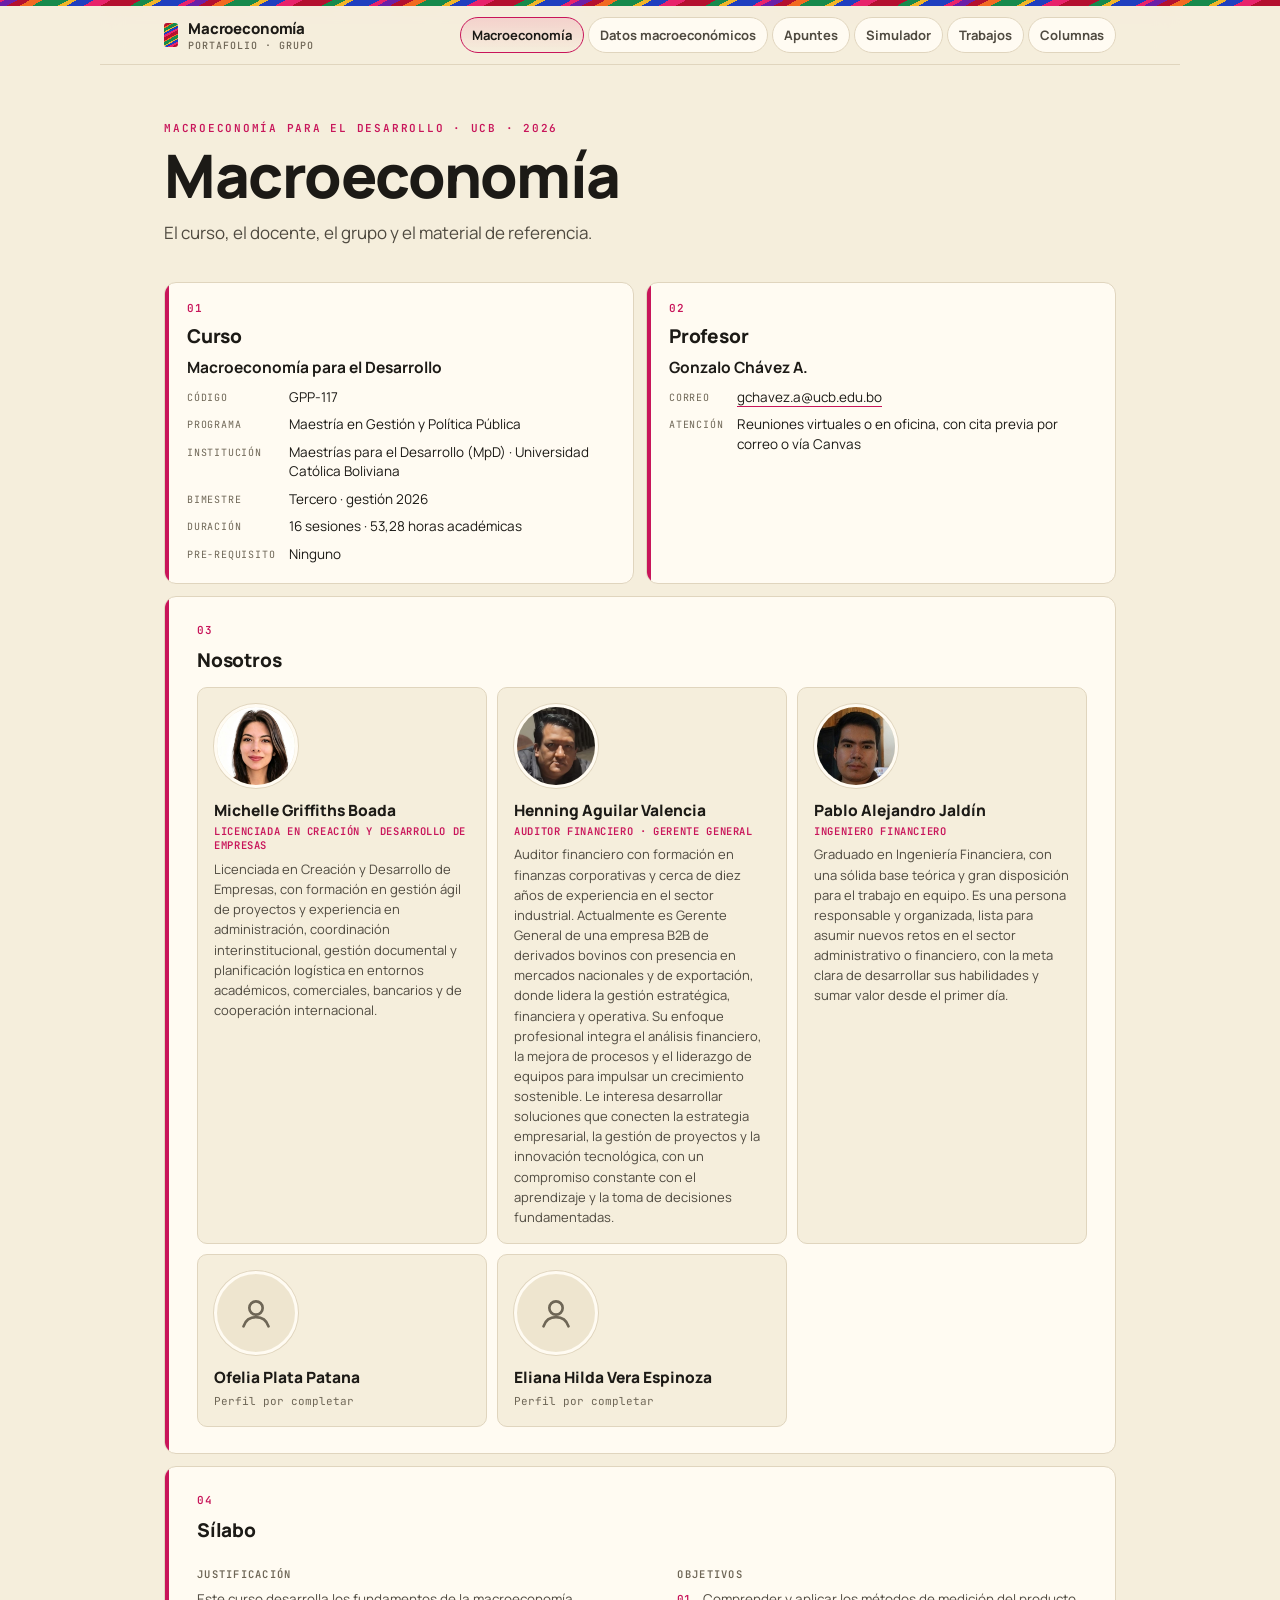
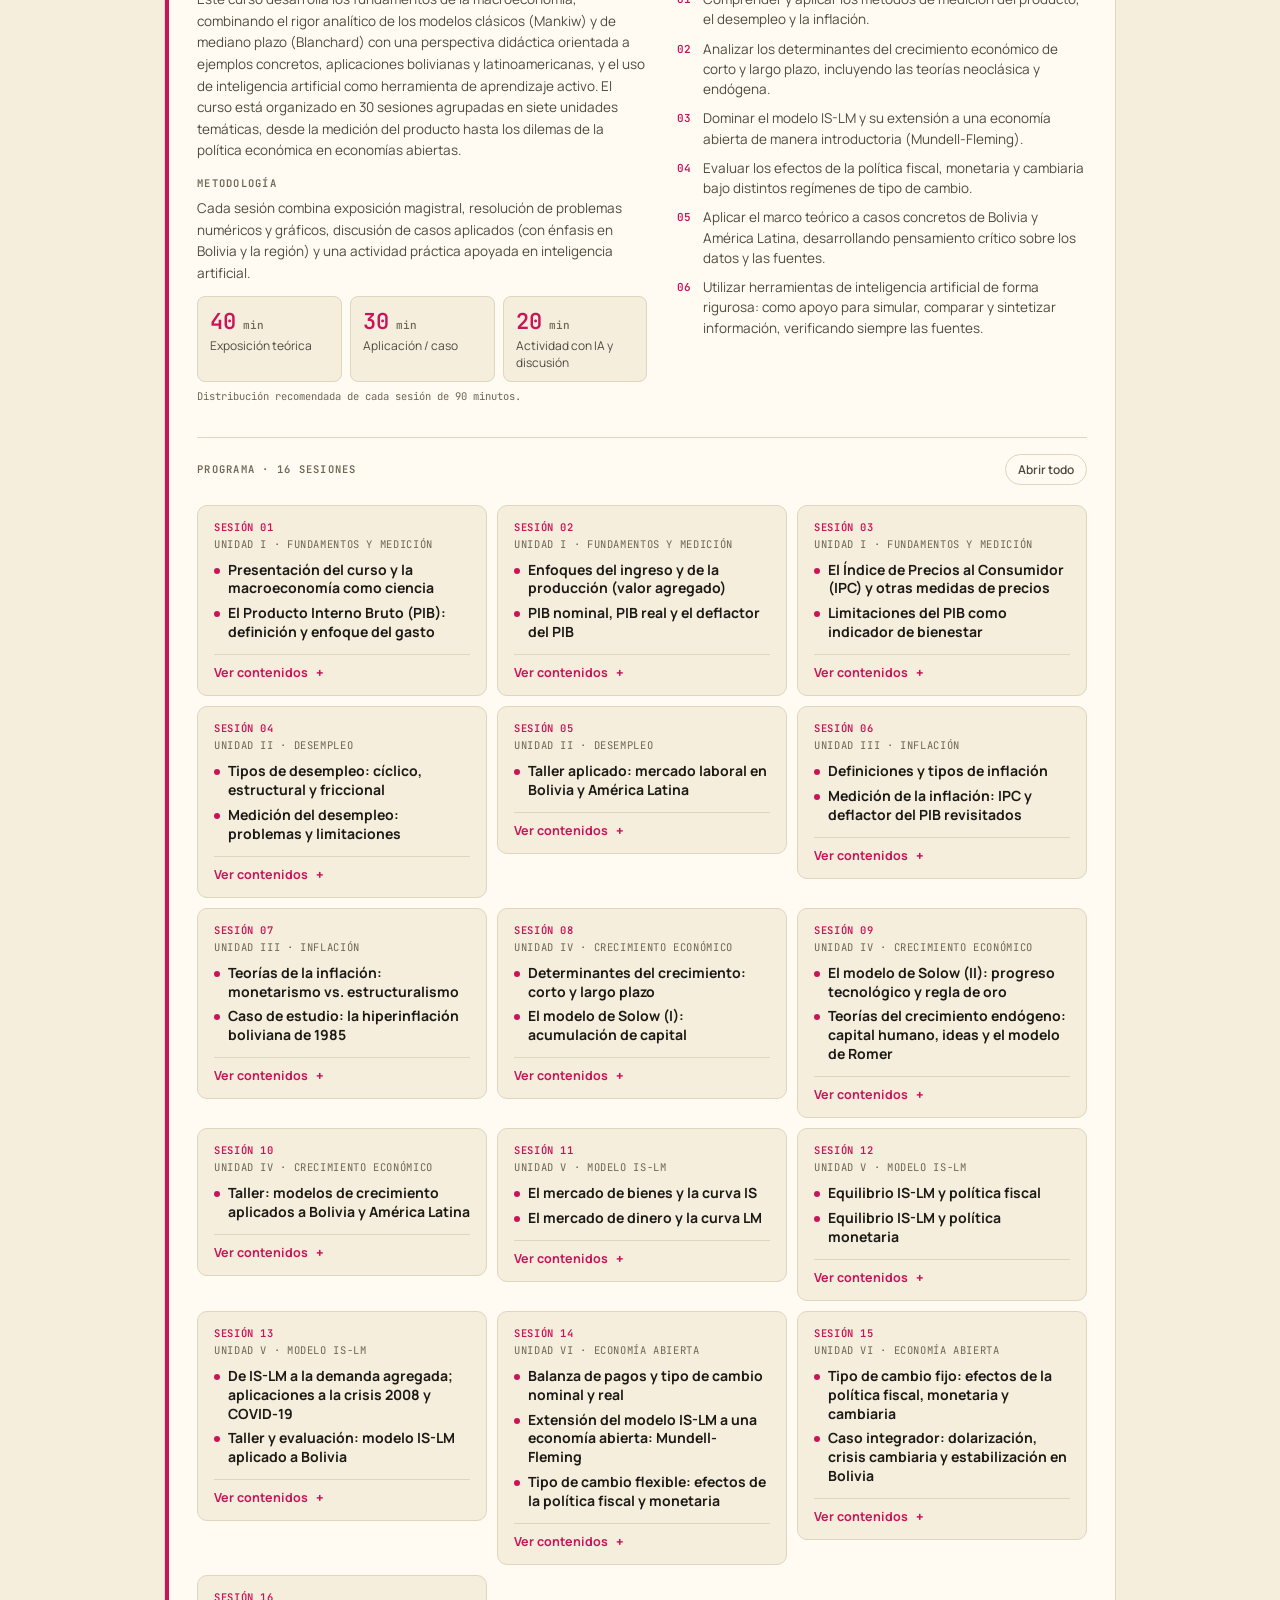
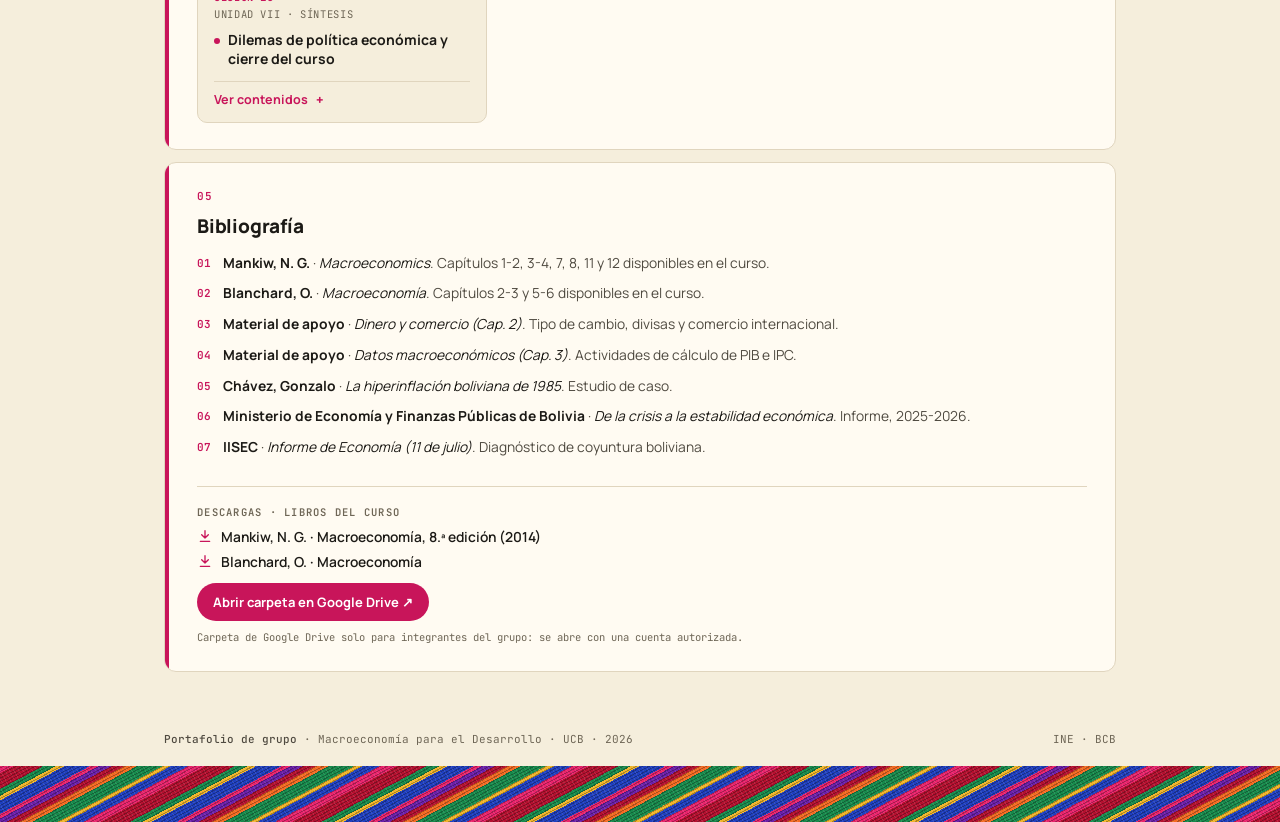
==== commit 1bd0cbea: "Nosotros: perfil y foto de Pablo Alejandro Jaldín; línea de profesión - Perfil de Pablo en tercera p" ====
--- a/index.html
+++ b/index.html
@@ -59,6 +59,7 @@
   .mem .ph svg{width:40px;height:40px;fill:none;stroke:var(--dim);stroke-width:1.6;stroke-linecap:round}
   .mem h4{font-size:15.5px;font-weight:800;color:var(--text);line-height:1.3}
   .mem p{font-size:13px;line-height:1.55;color:var(--muted)}
+  .mem .cargo{font-family:'JetBrains Mono';font-size:10.5px;letter-spacing:.06em;text-transform:uppercase;color:var(--acento);font-weight:600;line-height:1.4;margin-top:-2px}
   .mem p.pend{font-family:'JetBrains Mono';font-size:11px;color:var(--dim)}
   .kv{display:grid;grid-template-columns:auto minmax(0,1fr);gap:8px 14px;margin-top:2px}
   .kv dt{font-family:'JetBrains Mono';font-size:10px;letter-spacing:.08em;text-transform:uppercase;color:var(--dim);padding-top:3px;white-space:nowrap}
@@ -518,7 +519,7 @@
       card('01','Curso',`<p class="lead">${esc(C.nombre||'')}</p>${kv(C.datos||[])}`)+
       card('02','Profesor',`<p class="lead">${esc(P.nombre||'')}</p>${kv(P.datos||[])}`);
     const avatar='<svg viewBox="0 0 24 24" aria-hidden="true"><circle cx="12" cy="9" r="4"/><path d="M4.5 20c1.2-3.6 4-5.5 7.5-5.5s6.3 1.9 7.5 5.5"/></svg>';
-    const mem=m=>{m=typeof m==='string'?{nombre:m}:m;return `<div class="mem"><div class="ph">${m.foto?`<img src="${esc(m.foto)}" alt="Foto de ${esc(m.nombre)}" loading="lazy" width="600" height="600">`:avatar}</div><h4>${esc(m.nombre)}</h4>${m.perfil?`<p>${esc(m.perfil)}</p>`:'<p class="pend">Perfil por completar</p>'}</div>`;};
+    const mem=m=>{m=typeof m==='string'?{nombre:m}:m;return `<div class="mem"><div class="ph">${m.foto?`<img src="${esc(m.foto)}" alt="Foto de ${esc(m.nombre)}" loading="lazy" width="600" height="600">`:avatar}</div><h4>${esc(m.nombre)}</h4>${m.cargo?`<div class="cargo">${esc(m.cargo)}</div>`:''}${m.perfil?`<p>${esc(m.perfil)}</p>`:'<p class="pend">Perfil por completar</p>'}</div>`;};
     $('mequipo').innerHTML=card('03','Nosotros',`<div class="team">${integ.map(mem).join('')}</div>`,'wide');
     const prog=S.programa||[];
     const ses=s=>`<div class="ses"><div class="top"><b>Sesión ${String(s.n).padStart(2,'0')}</b><span>Unidad ${esc((s.unidades||[]).join(' / '))}</span></div>
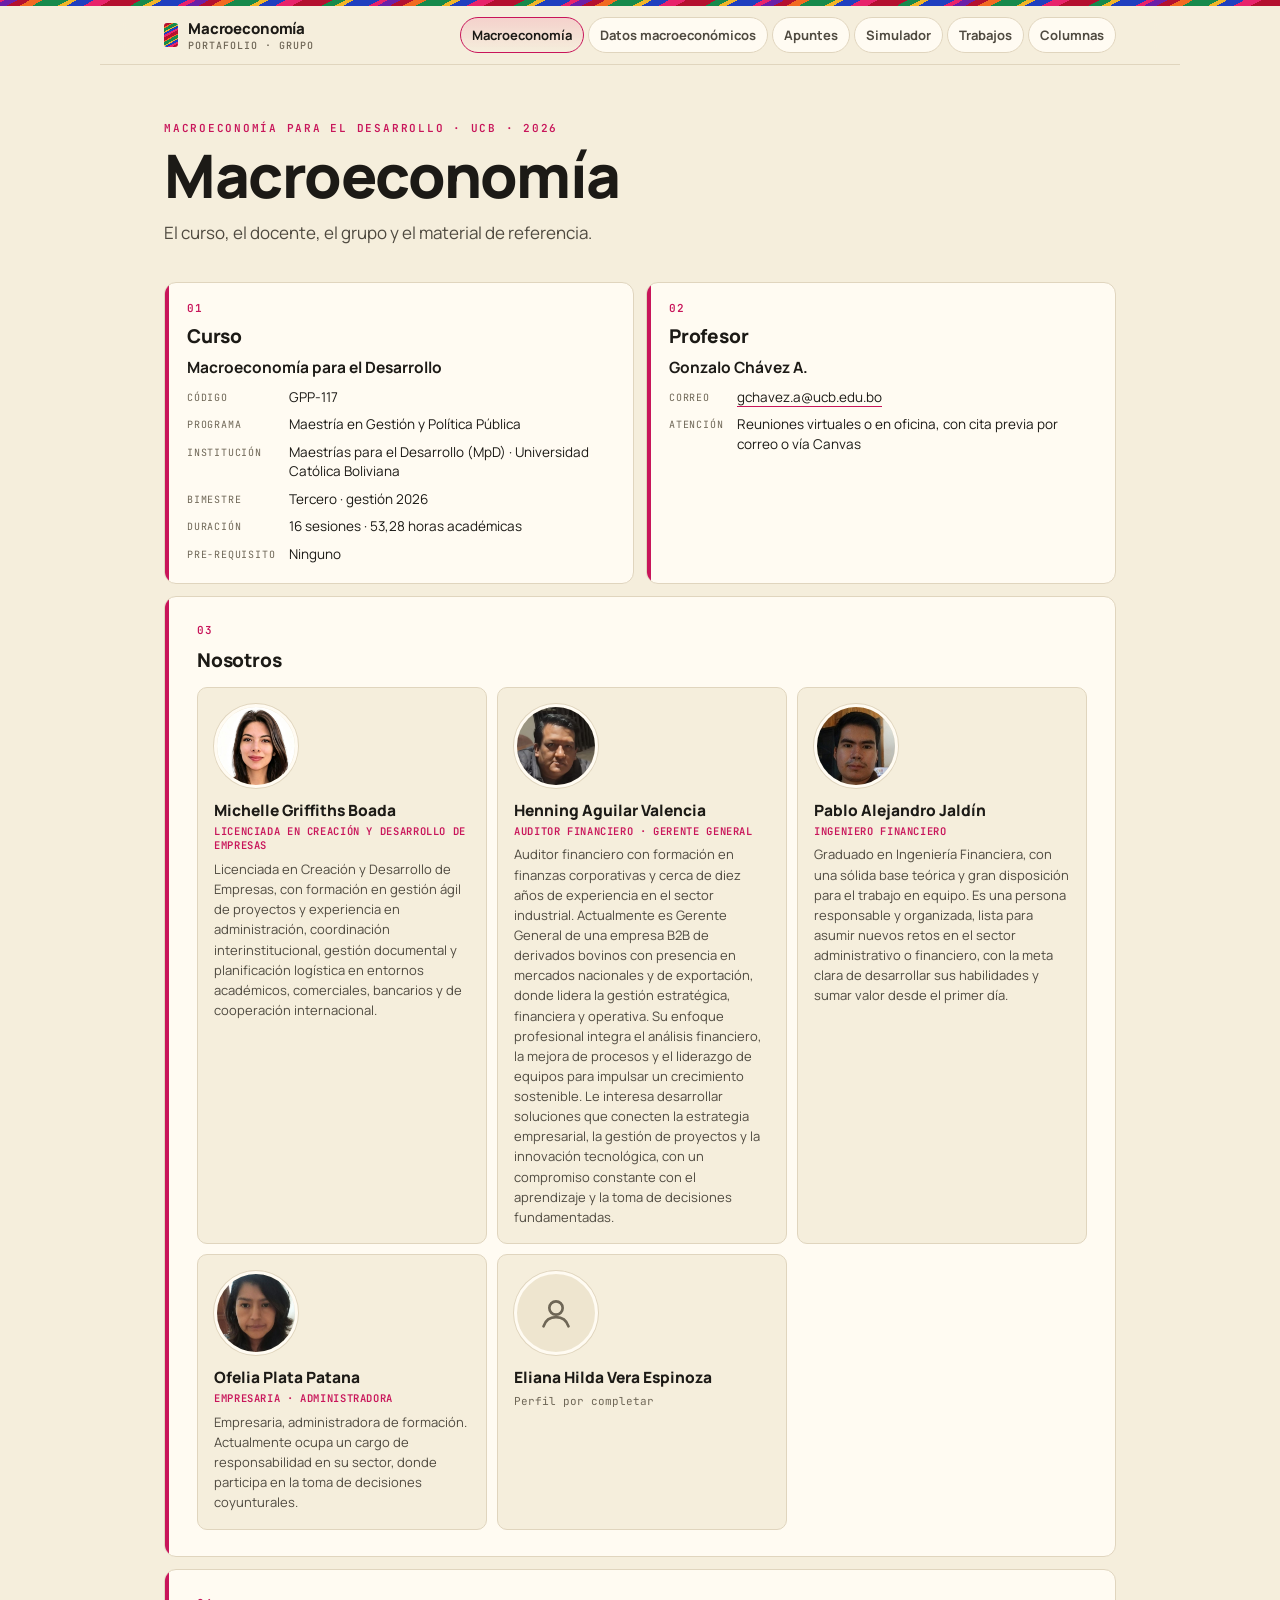
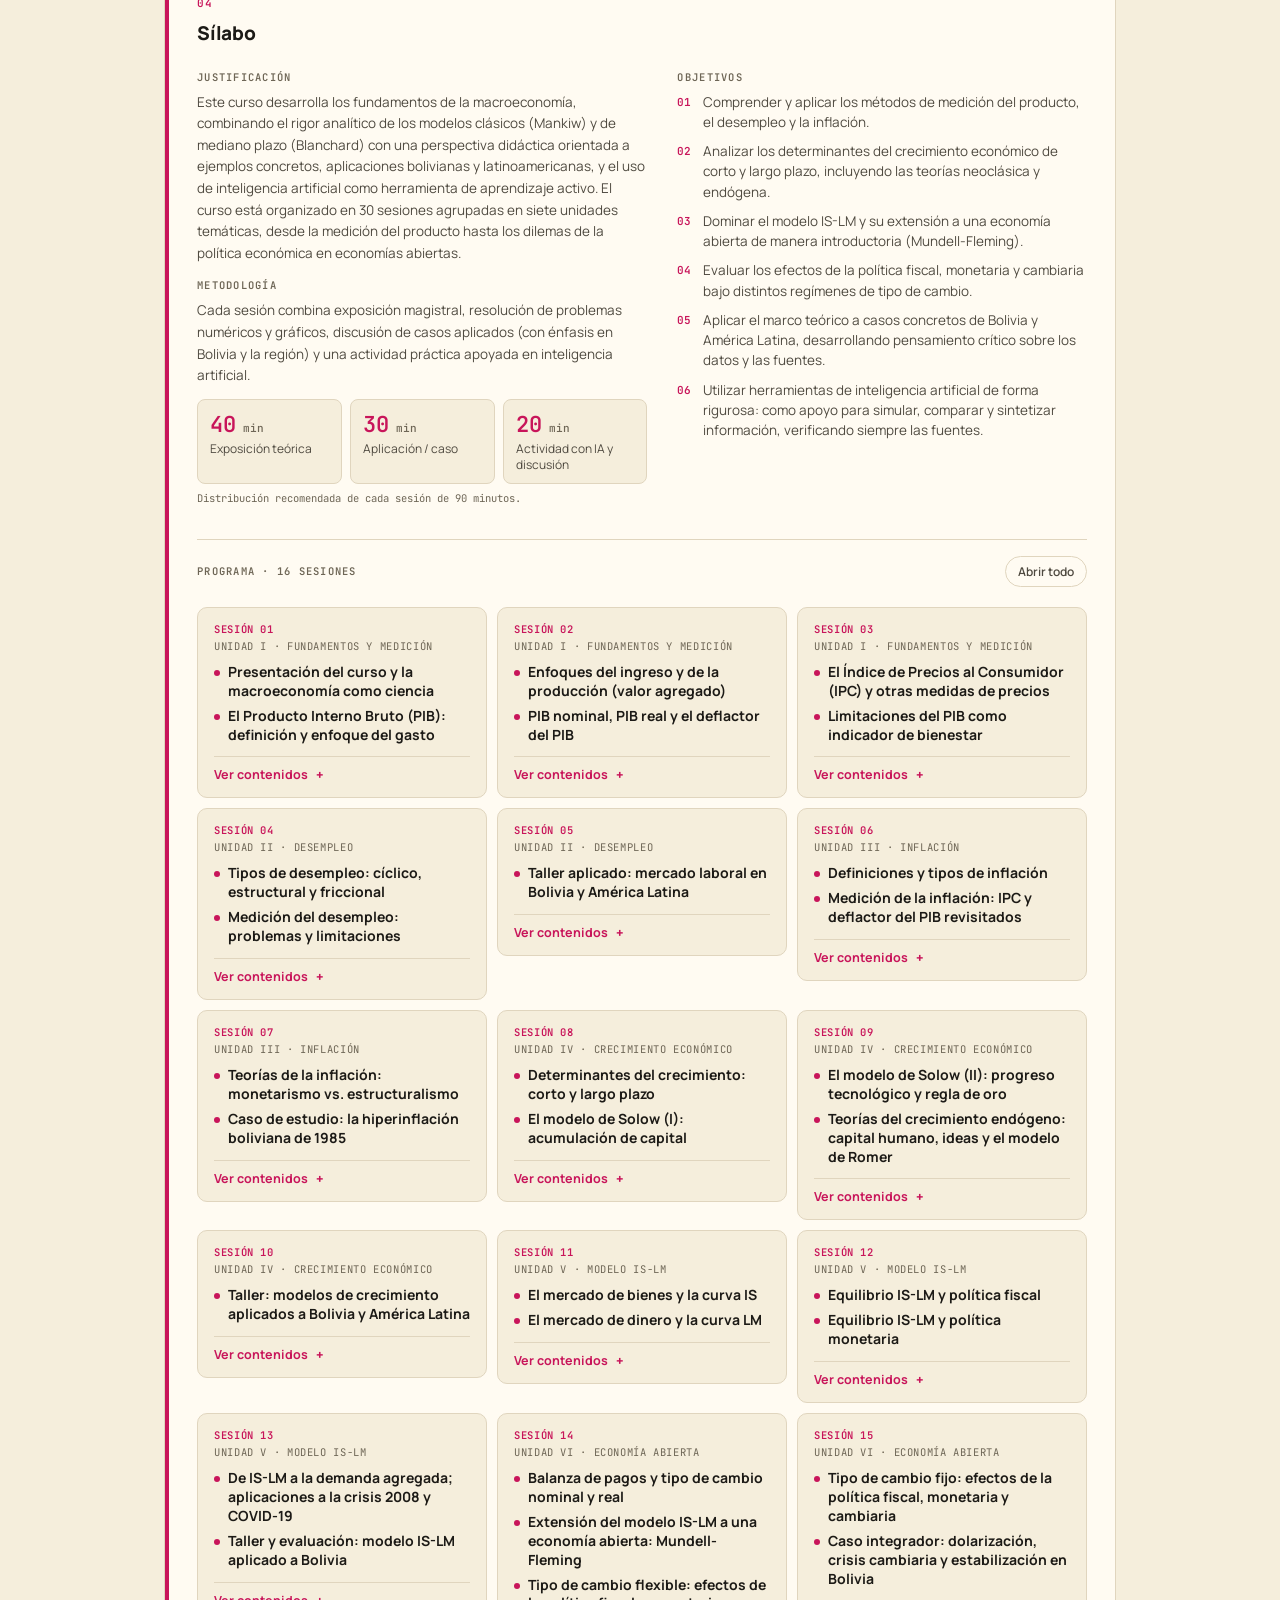
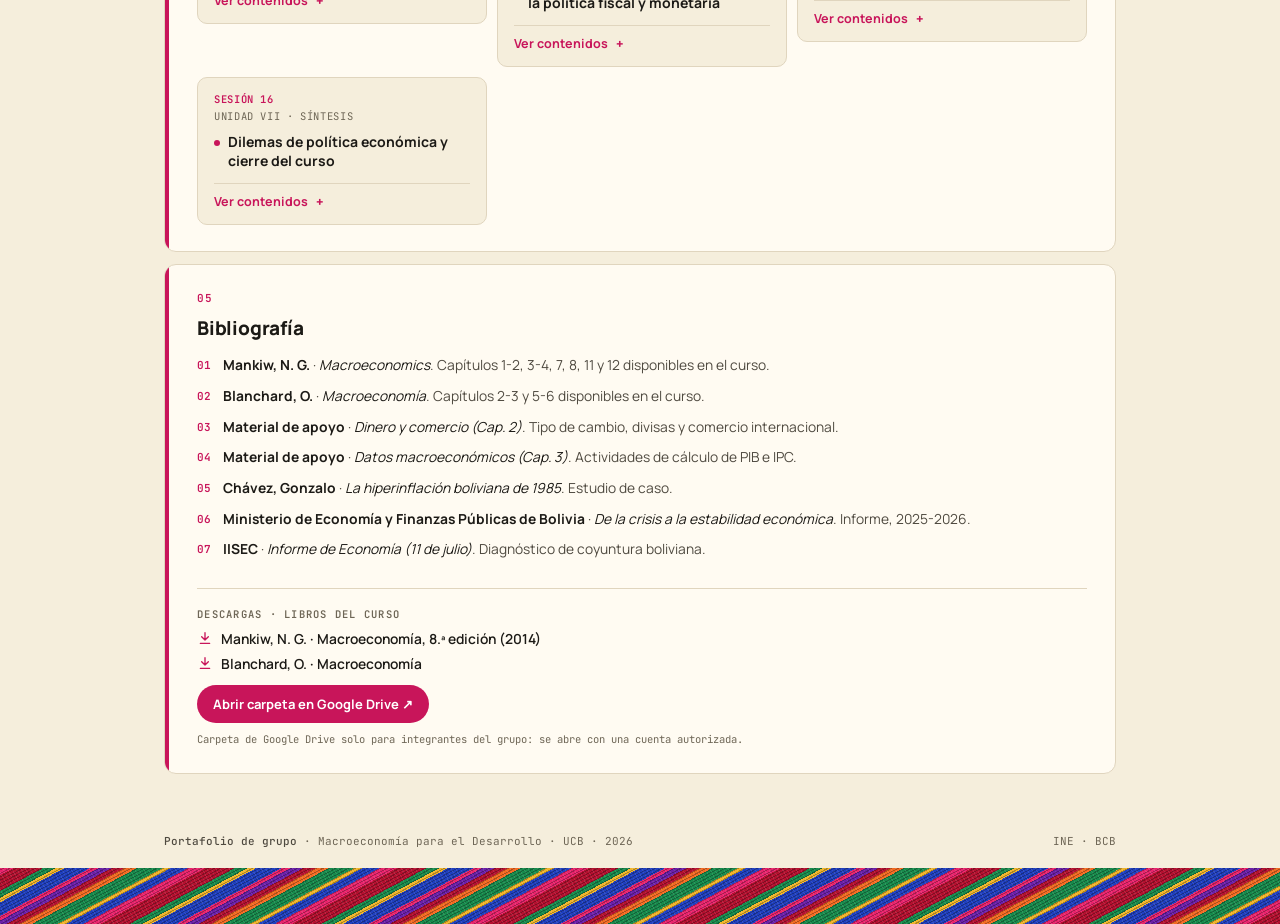
==== commit e355b8e5: "Simulador Econland: subsección de Henning Aguilar y Pablo Jaldín con el resumen de los tres niveles " ====
--- a/index.html
+++ b/index.html
@@ -203,6 +203,11 @@
   .tjump button{font:600 12.5px 'Manrope';color:var(--muted);border:1px solid var(--line);background:var(--card);border-radius:999px;padding:7px 13px;cursor:pointer}
   .tjump button:hover{border-color:var(--acento);color:var(--text)}
   .tsec{scroll-margin-top:66px}
+  .grp+.grp{margin-top:30px}
+  .grp-h{display:flex;align-items:baseline;gap:6px 12px;flex-wrap:wrap;padding-bottom:10px;margin-bottom:14px;border-bottom:1px solid var(--line)}
+  .grp-h .lbl{font-family:'JetBrains Mono';font-size:10.5px;letter-spacing:.1em;text-transform:uppercase;color:var(--acento);font-weight:600}
+  .grp-h h3{font-size:20px;font-weight:800;letter-spacing:-.01em;margin:0;line-height:1.25}
+  .grp-h .n{margin-left:auto;font-family:'JetBrains Mono';font-size:11px;color:var(--dim)}
   .col-filter{display:flex;gap:6px;flex-wrap:wrap;margin-bottom:14px}
   .col-filter button{font:600 12px 'Manrope';color:var(--muted);border:1px solid var(--line);background:transparent;border-radius:999px;padding:6px 12px;cursor:pointer}
   .col-filter button.on{background:var(--text);color:var(--bg);border-color:var(--text)}
@@ -371,8 +376,8 @@
 
   <!-- 7 · TRABAJOS (lecturas, ejercicios y entregas) -->
   <div class="view" id="v-trabajos">
-    <header class="hero2"><div><div class="kicker">Material y entregas del semestre</div><h1 style="margin-top:10px">Trabajos</h1><p class="sub">Lecturas del curso, ejercicios resueltos y trabajos entregados por el grupo.</p>
-      <div class="col-links tjump"><button data-go="t-lecturas">Lecturas</button><button data-go="t-ejercicios">Ejercicios</button><button data-go="t-entregas">Entregas</button></div></div></header>
+    <header class="hero2"><div><div class="kicker">Material y entregas del semestre</div><h1 style="margin-top:10px">Trabajos</h1><p class="sub">Lecturas del curso, ejercicios resueltos, simulaciones de Econland y trabajos entregados por el grupo.</p>
+      <div class="col-links tjump"><button data-go="t-lecturas">Lecturas</button><button data-go="t-ejercicios">Ejercicios</button><button data-go="t-econland">Simulador Econland</button><button data-go="t-entregas">Entregas</button></div></div></header>
     <section class="tsec" id="t-lecturas" style="border-top:0;padding-top:0">
       <div class="h2"><div class="num">01</div><h2>Lecturas<small>Textos enviados para el curso.</small></h2></div>
       <div id="lects"></div>
@@ -381,8 +386,12 @@
       <div class="h2"><div class="num">02</div><h2>Ejercicios<small>Prácticas resueltas por el grupo.</small></h2></div>
       <div id="exs"></div>
     </section>
+    <section class="tsec" id="t-econland">
+      <div class="h2"><div class="num">03</div><h2>Simulador Econland<small>Presentaciones e informes de las simulaciones, por equipo.</small></h2></div>
+      <div id="econ"></div>
+    </section>
     <section class="tsec" id="t-entregas">
-      <div class="h2"><div class="num">03</div><h2>Entregas<small>Trabajos entregados, en orden cronológico.</small></h2></div>
+      <div class="h2"><div class="num">04</div><h2>Entregas<small>Trabajos entregados, en orden cronológico.</small></h2></div>
       <div id="works"></div>
     </section>
   </div>
@@ -420,7 +429,7 @@
               ['simulador','Simulador','Simulador','<svg viewBox="0 0 24 24"><path d="M4 6h10M18 6h2M4 12h4M12 12h8M4 18h12M20 18h0"/><circle cx="16" cy="6" r="2"/><circle cx="10" cy="12" r="2"/><circle cx="18" cy="18" r="2"/></svg>'],
               ['trabajos','Trabajos','Trabajos','<svg viewBox="0 0 24 24"><path d="M3 7h18v13H3z"/><path d="M8 7V4h8v3M3 12h18"/></svg>'],
               ['columnas','Columnas','Columnas','<svg viewBox="0 0 24 24"><path d="M4 5h13v14H6a2 2 0 01-2-2z"/><path d="M17 9h3v8a2 2 0 01-2 2"/><path d="M7 9h7M7 12h7M7 15h4"/></svg>']];
-  const ALIAS={lecturas:'t-lecturas',ejercicios:'t-ejercicios',entregas:'t-entregas'};
+  const ALIAS={lecturas:'t-lecturas',ejercicios:'t-ejercicios',econland:'t-econland',entregas:'t-entregas'};
   function goSection(sec){const el=$(sec);if(el)setTimeout(()=>el.scrollIntoView({behavior:'smooth',block:'start'}),60);}
   function route(h,push){if(ALIAS[h]){show('trabajos',push);goSection(ALIAS[h]);return true;}if(TABS.some(t=>t[0]===h)){show(h,push);return true;}return false;}
   function show(id,push=true){document.querySelectorAll('.view').forEach(v=>v.classList.toggle('on',v.id==='v-'+id));
@@ -561,11 +570,14 @@
     const ls=c.lecturas||[];
     const fileA=f=>`<a class="rfile" href="${esc(f.archivo)}" target="_blank" rel="noopener"${/\.pdf$/i.test(f.archivo)?'':' download'}><span class="ico">${esc((f.archivo.split('.').pop()||'').toUpperCase())}</span><span class="tx"><small>${esc(f.tipo||'Archivo')}</small><b>${esc(f.nombre||'')}</b>${f.detalle?`<em>${esc(f.detalle)}</em>`:''}</span><span class="go" aria-hidden="true">${/\.pdf$/i.test(f.archivo)?'↗':'↓'}</span></a>`;
     const rcard=(l,i,tipo)=>{const fs=l.archivos||(l.archivo?[{tipo:tipo,nombre:l.titulo,archivo:l.archivo}]:[]);
-      return `<div class="rcard"><div class="id">${String(i+1).padStart(2,'0')}</div><h3>${esc(l.titulo)}</h3>${l.autor?`<div class="by">${esc(l.autor)}</div>`:''}${l.descripcion?`<p>${esc(l.descripcion)}</p>`:''}<div class="rfiles">${fs.map(fileA).join('')}</div></div>`;};
+      return `<div class="rcard"><div class="id">${String(i+1).padStart(2,'0')}</div><h3>${esc(l.titulo)}</h3>${l.autor?`<div class="by">${esc(l.autor)}</div>`:''}${l.meta?`<div class="by">${esc(l.meta)}</div>`:''}${l.descripcion?`<p>${esc(l.descripcion)}</p>`:''}<div class="rfiles">${fs.map(fileA).join('')}</div></div>`;};
     $('lects').innerHTML=ls.length?`<div class="rgrid">${ls.map((l,i)=>rcard(l,i,'Lectura')).join('')}</div>`:'<div class="empty">Próximamente: aquí estarán las lecturas del curso.</div>';
     // 5 · Ejercicios
     const es=c.ejercicios||[];
     $('exs').innerHTML=es.length?`<div class="rgrid">${es.map((e,i)=>rcard(e,i,'Práctica')).join('')}</div>`:'<div class="empty">Próximamente: aquí estarán las prácticas resueltas en clase.</div>';
+    // 6 · Simulador Econland (por equipo)
+    const eg=((c.econland||{}).grupos)||[];
+    $('econ').innerHTML=eg.length?eg.map(g=>{const ss=g.simulaciones||[];return `<div class="grp"><div class="grp-h"><span class="lbl">Equipo</span><h3>${esc(g.nombre)}</h3><span class="n">${ss.length} ${esc(ss.length===1?({presentaciones:'presentación',informes:'informe'}[g.unidad]||'trabajo'):(g.unidad||'trabajos'))}</span></div><div class="rgrid">${ss.map((s,i)=>rcard(s,i,'Presentación')).join('')}</div></div>`;}).join(''):'<div class="empty">Próximamente: aquí estarán las simulaciones de Econland.</div>';
     $('exs').querySelectorAll('.btn').forEach(b=>b.addEventListener('click',()=>{const w=b.closest('.work');w.classList.toggle('open');b.textContent=w.classList.contains('open')?'Ocultar solución':'Ver solución';}));
     // 7 · Trabajos
     const ws=(c.trabajos||[]).slice().sort((a,b)=>b.fecha.localeCompare(a.fecha));
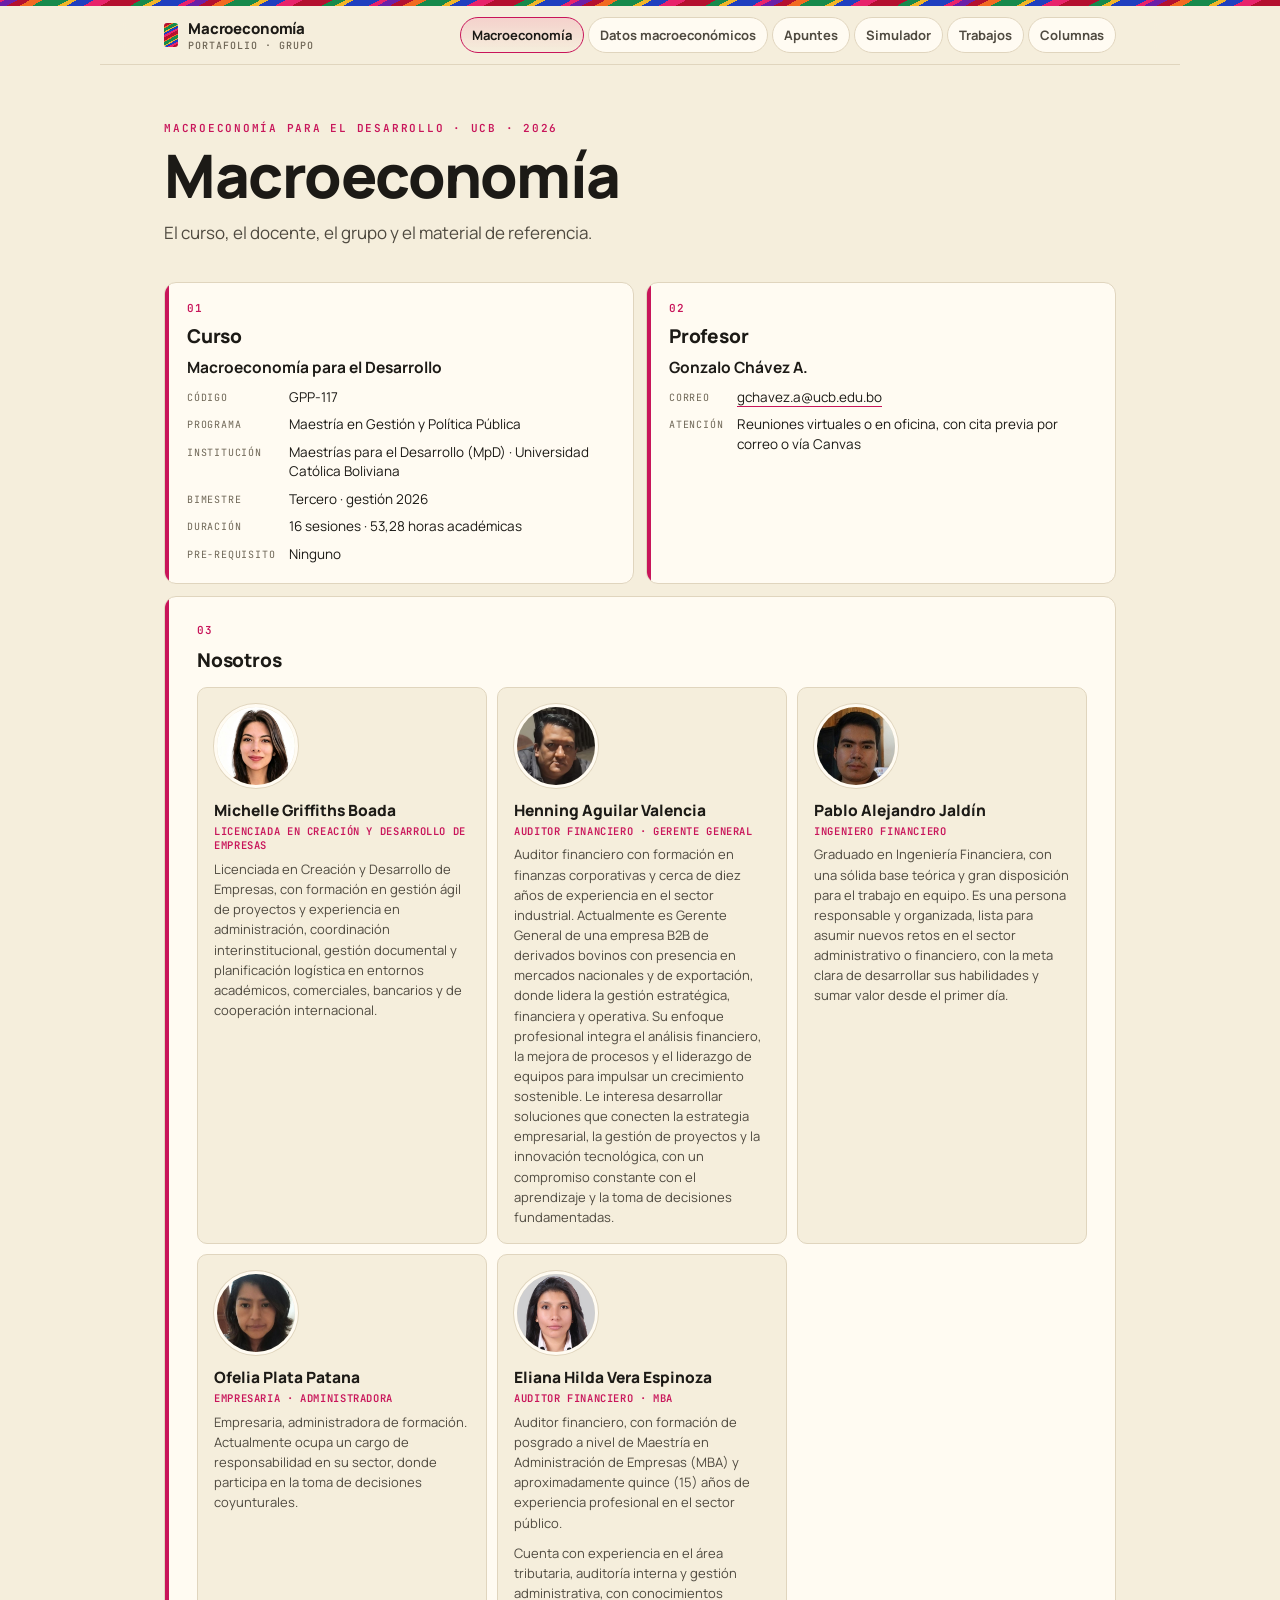
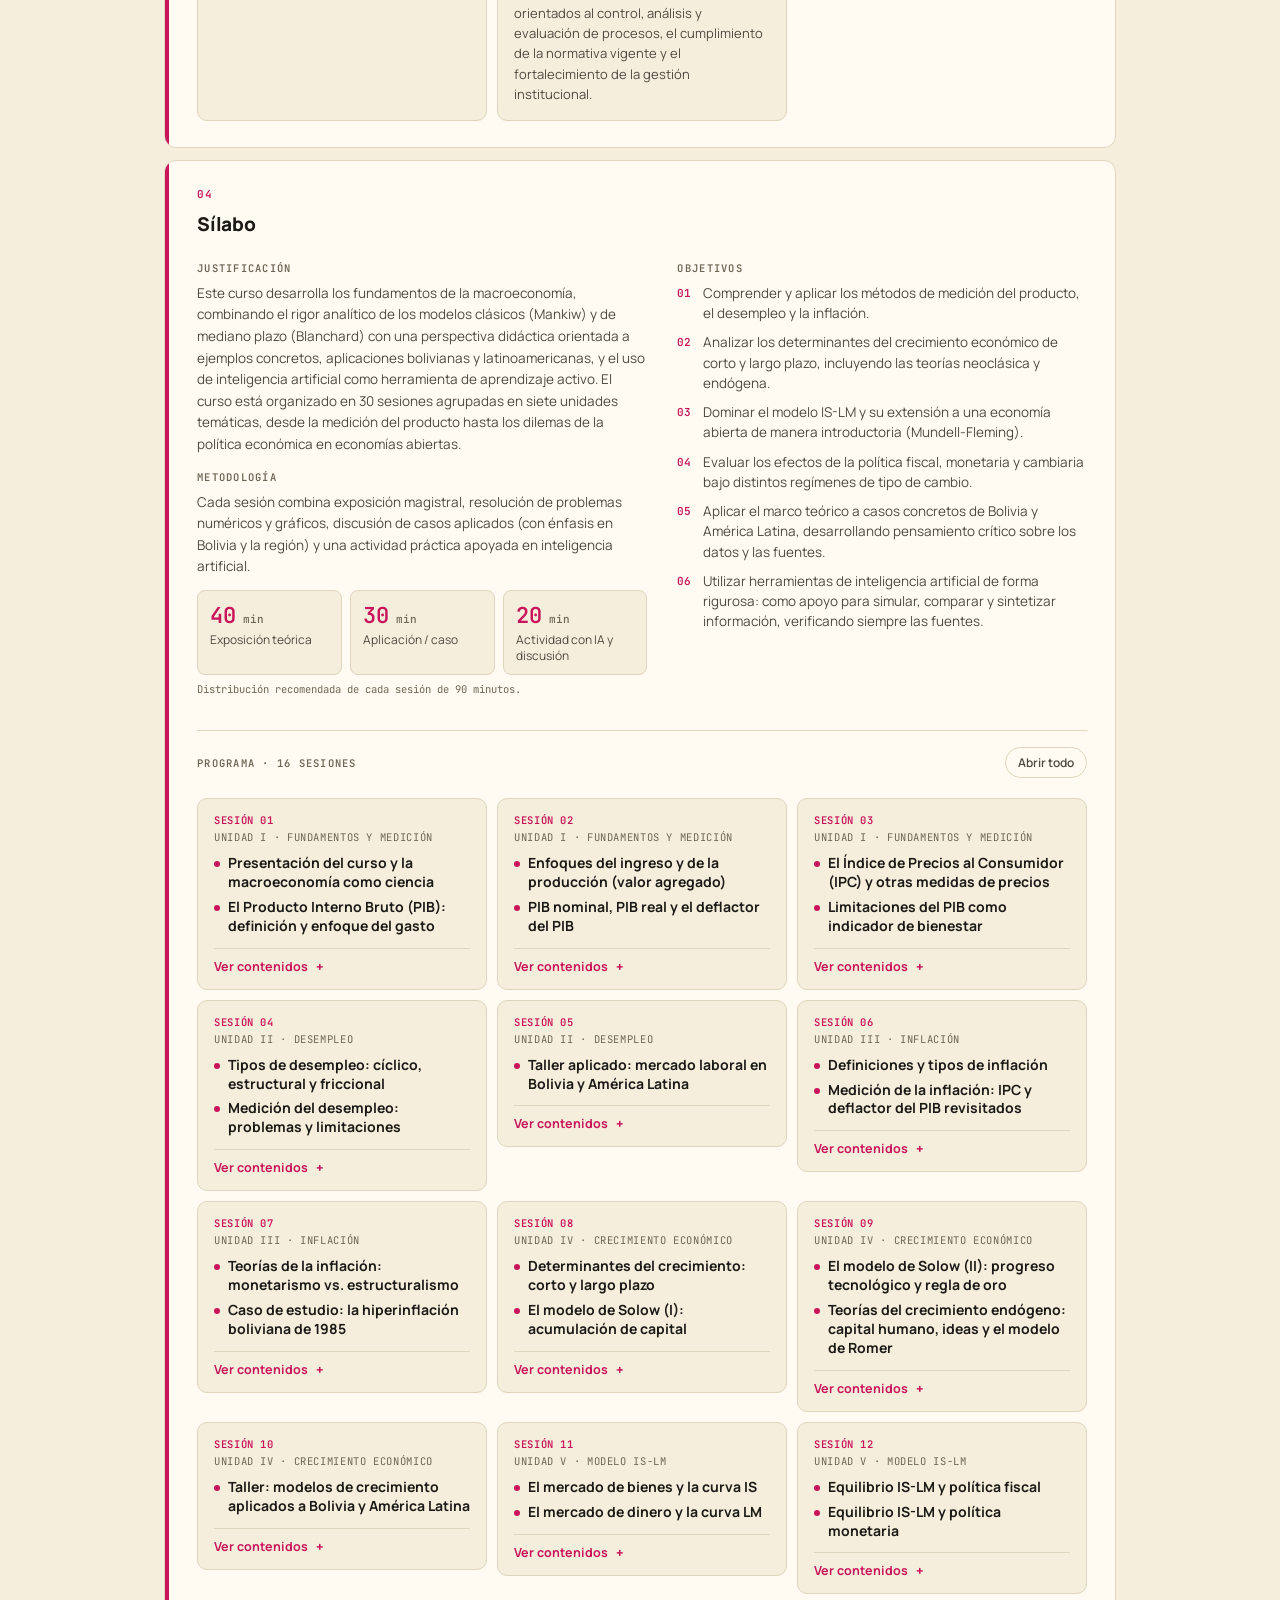
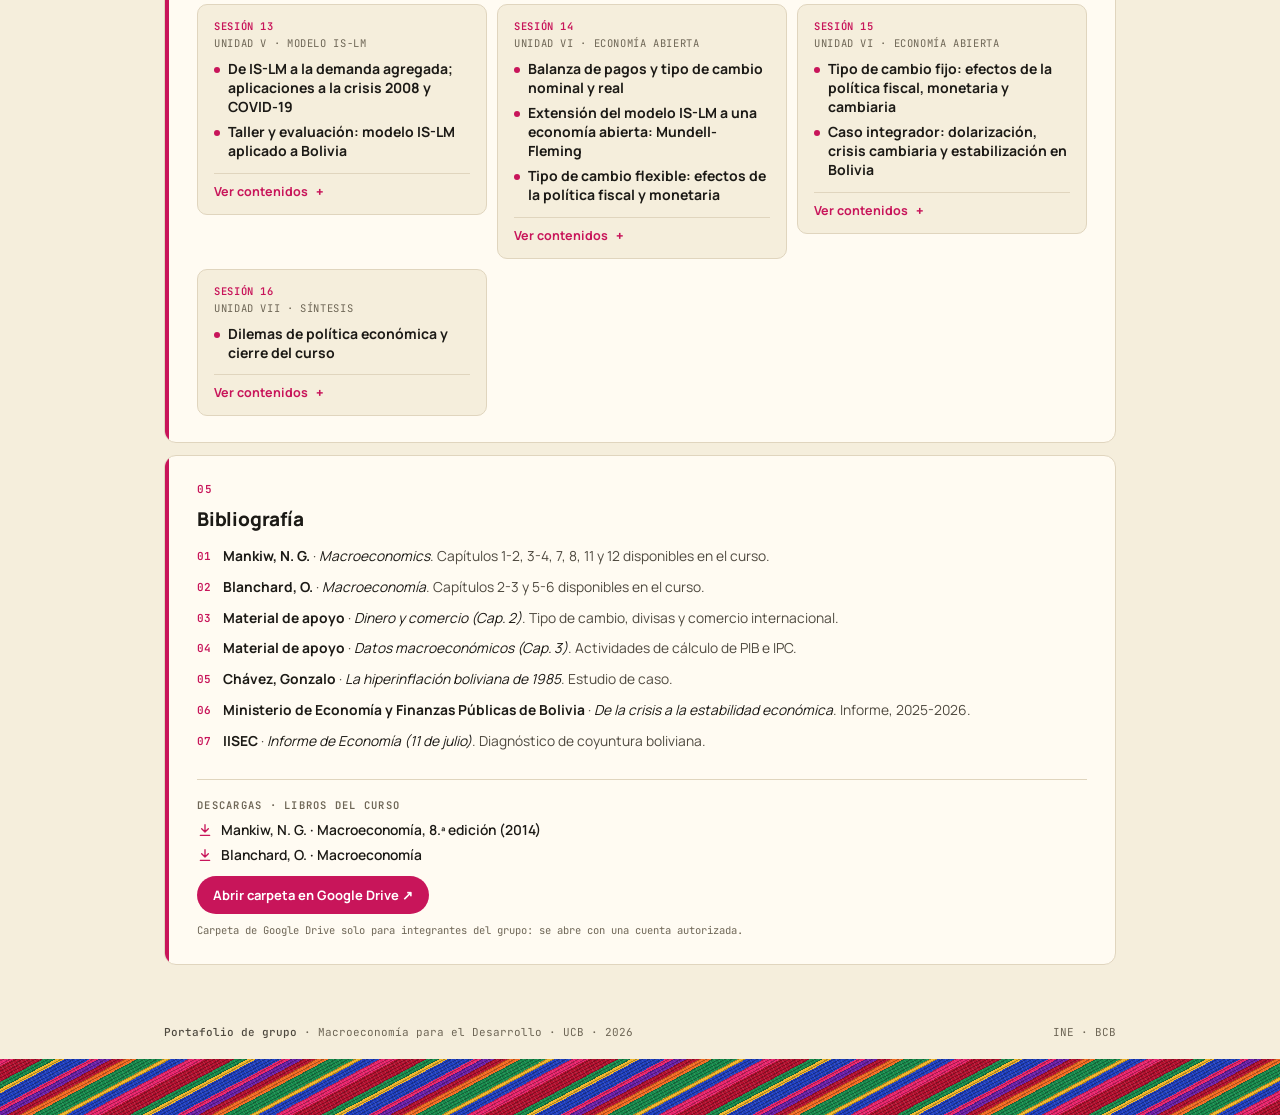
==== commit 031fb40b: "Nosotros: perfil y foto de Eliana Hilda Vera Espinoza; perfiles con párrafos Co-Authored-By: Claude " ====
--- a/index.html
+++ b/index.html
@@ -60,6 +60,7 @@
   .mem h4{font-size:15.5px;font-weight:800;color:var(--text);line-height:1.3}
   .mem p{font-size:13px;line-height:1.55;color:var(--muted)}
   .mem .cargo{font-family:'JetBrains Mono';font-size:10.5px;letter-spacing:.06em;text-transform:uppercase;color:var(--acento);font-weight:600;line-height:1.4;margin-top:-2px}
+  .mem p+p{margin-top:4px}
   .mem p.pend{font-family:'JetBrains Mono';font-size:11px;color:var(--dim)}
   .kv{display:grid;grid-template-columns:auto minmax(0,1fr);gap:8px 14px;margin-top:2px}
   .kv dt{font-family:'JetBrains Mono';font-size:10px;letter-spacing:.08em;text-transform:uppercase;color:var(--dim);padding-top:3px;white-space:nowrap}
@@ -528,7 +529,7 @@
       card('01','Curso',`<p class="lead">${esc(C.nombre||'')}</p>${kv(C.datos||[])}`)+
       card('02','Profesor',`<p class="lead">${esc(P.nombre||'')}</p>${kv(P.datos||[])}`);
     const avatar='<svg viewBox="0 0 24 24" aria-hidden="true"><circle cx="12" cy="9" r="4"/><path d="M4.5 20c1.2-3.6 4-5.5 7.5-5.5s6.3 1.9 7.5 5.5"/></svg>';
-    const mem=m=>{m=typeof m==='string'?{nombre:m}:m;return `<div class="mem"><div class="ph">${m.foto?`<img src="${esc(m.foto)}" alt="Foto de ${esc(m.nombre)}" loading="lazy" width="600" height="600">`:avatar}</div><h4>${esc(m.nombre)}</h4>${m.cargo?`<div class="cargo">${esc(m.cargo)}</div>`:''}${m.perfil?`<p>${esc(m.perfil)}</p>`:'<p class="pend">Perfil por completar</p>'}</div>`;};
+    const mem=m=>{m=typeof m==='string'?{nombre:m}:m;return `<div class="mem"><div class="ph">${m.foto?`<img src="${esc(m.foto)}" alt="Foto de ${esc(m.nombre)}" loading="lazy" width="600" height="600">`:avatar}</div><h4>${esc(m.nombre)}</h4>${m.cargo?`<div class="cargo">${esc(m.cargo)}</div>`:''}${m.perfil?m.perfil.split(/\n\s*\n/).map(t=>`<p>${esc(t)}</p>`).join(''):'<p class="pend">Perfil por completar</p>'}</div>`;};
     $('mequipo').innerHTML=card('03','Nosotros',`<div class="team">${integ.map(mem).join('')}</div>`,'wide');
     const prog=S.programa||[];
     const ses=s=>`<div class="ses"><div class="top"><b>Sesión ${String(s.n).padStart(2,'0')}</b><span>Unidad ${esc((s.unidades||[]).join(' / '))}</span></div>
@@ -576,8 +577,10 @@
     const es=c.ejercicios||[];
     $('exs').innerHTML=es.length?`<div class="rgrid">${es.map((e,i)=>rcard(e,i,'Práctica')).join('')}</div>`:'<div class="empty">Próximamente: aquí estarán las prácticas resueltas en clase.</div>';
     // 6 · Simulador Econland (por equipo)
+    const ECON_U={'Presentación':['presentación','presentaciones'],'Informe':['informe','informes']};
+    const econCount=ss=>{const n={};ss.forEach(x=>{const t=((x.archivos||[])[0]||{}).tipo||'';n[t]=(n[t]||0)+1;});return Object.entries(n).map(([t,k])=>{const u=ECON_U[t]||['trabajo','trabajos'];return k+' '+u[k===1?0:1];}).join(' · ');};
     const eg=((c.econland||{}).grupos)||[];
-    $('econ').innerHTML=eg.length?eg.map(g=>{const ss=g.simulaciones||[];return `<div class="grp"><div class="grp-h"><span class="lbl">Equipo</span><h3>${esc(g.nombre)}</h3><span class="n">${ss.length} ${esc(ss.length===1?({presentaciones:'presentación',informes:'informe'}[g.unidad]||'trabajo'):(g.unidad||'trabajos'))}</span></div><div class="rgrid">${ss.map((s,i)=>rcard(s,i,'Presentación')).join('')}</div></div>`;}).join(''):'<div class="empty">Próximamente: aquí estarán las simulaciones de Econland.</div>';
+    $('econ').innerHTML=eg.length?eg.map(g=>{const ss=g.simulaciones||[];return `<div class="grp"><div class="grp-h"><span class="lbl">Equipo</span><h3>${esc(g.nombre)}</h3><span class="n">${esc(econCount(ss))}</span></div><div class="rgrid">${ss.map((s,i)=>rcard(s,i,'Presentación')).join('')}</div></div>`;}).join(''):'<div class="empty">Próximamente: aquí estarán las simulaciones de Econland.</div>';
     $('exs').querySelectorAll('.btn').forEach(b=>b.addEventListener('click',()=>{const w=b.closest('.work');w.classList.toggle('open');b.textContent=w.classList.contains('open')?'Ocultar solución':'Ver solución';}));
     // 7 · Trabajos
     const ws=(c.trabajos||[]).slice().sort((a,b)=>b.fecha.localeCompare(a.fecha));
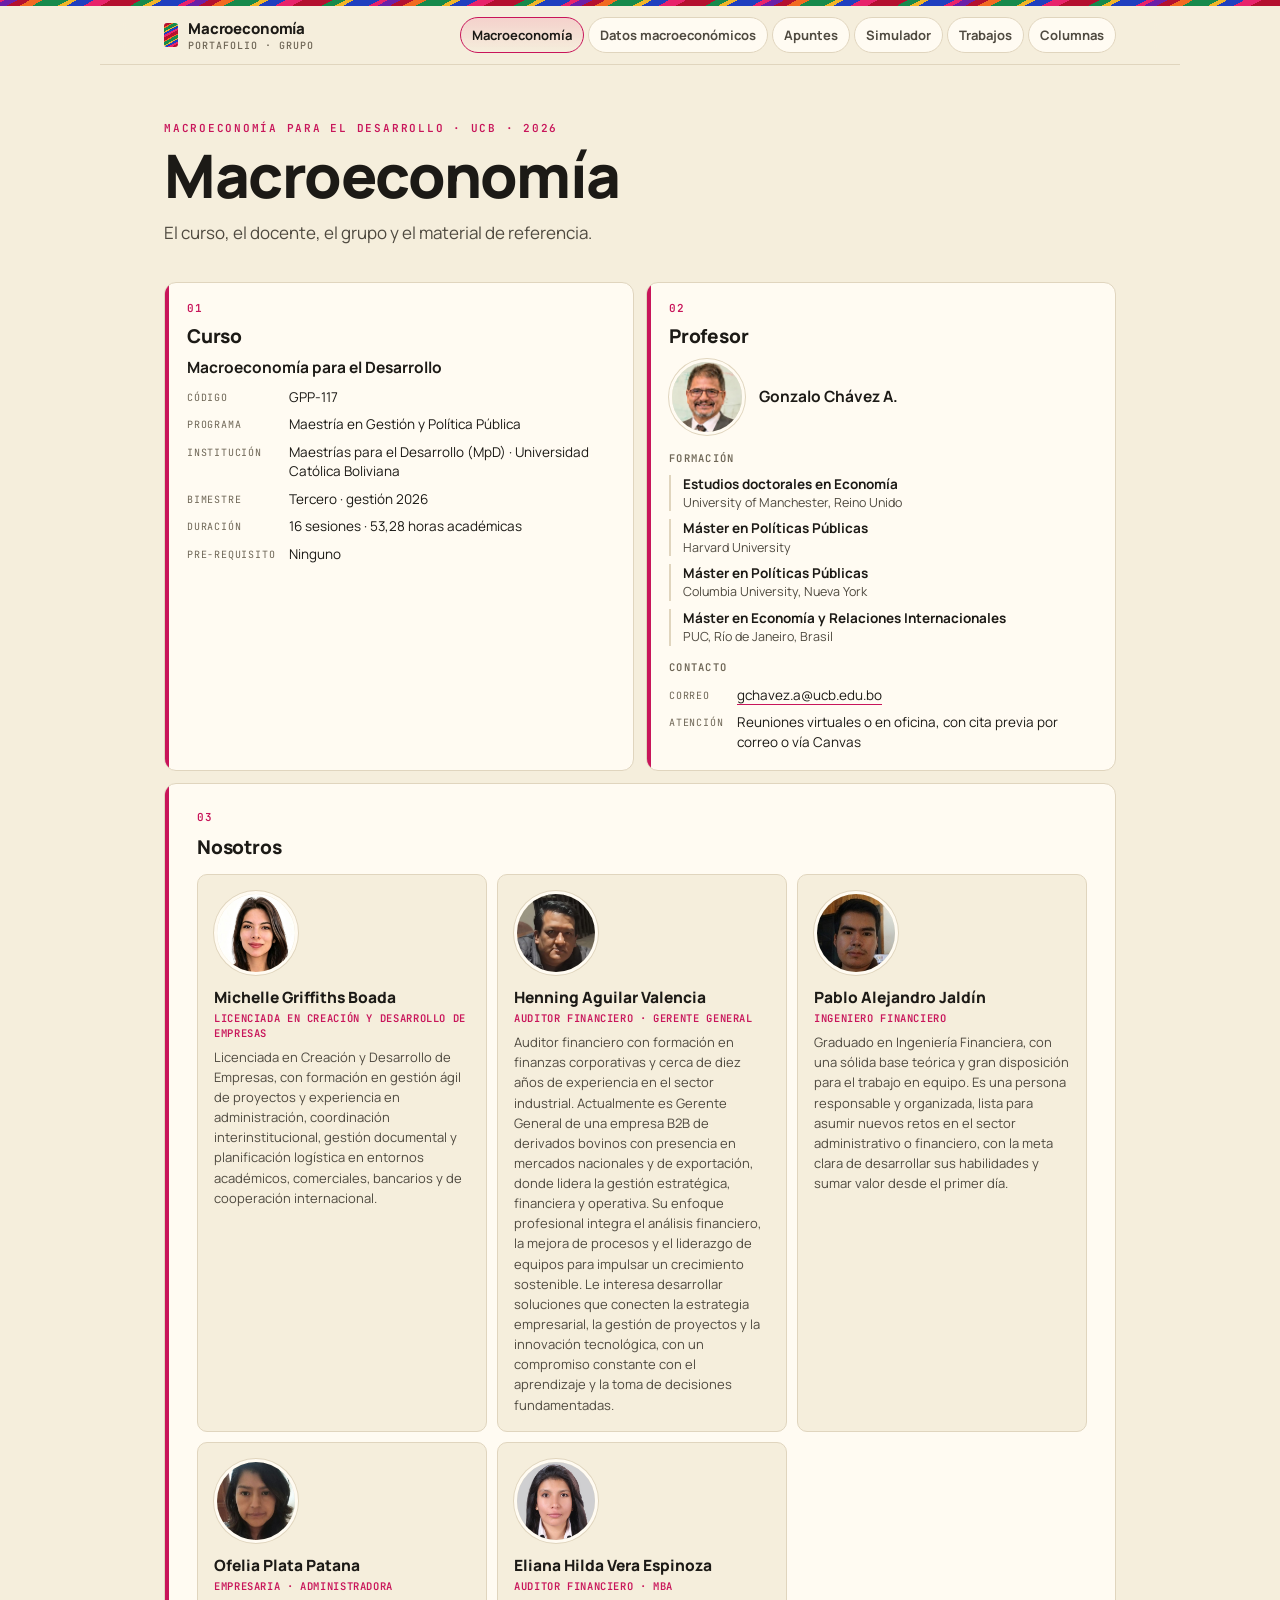
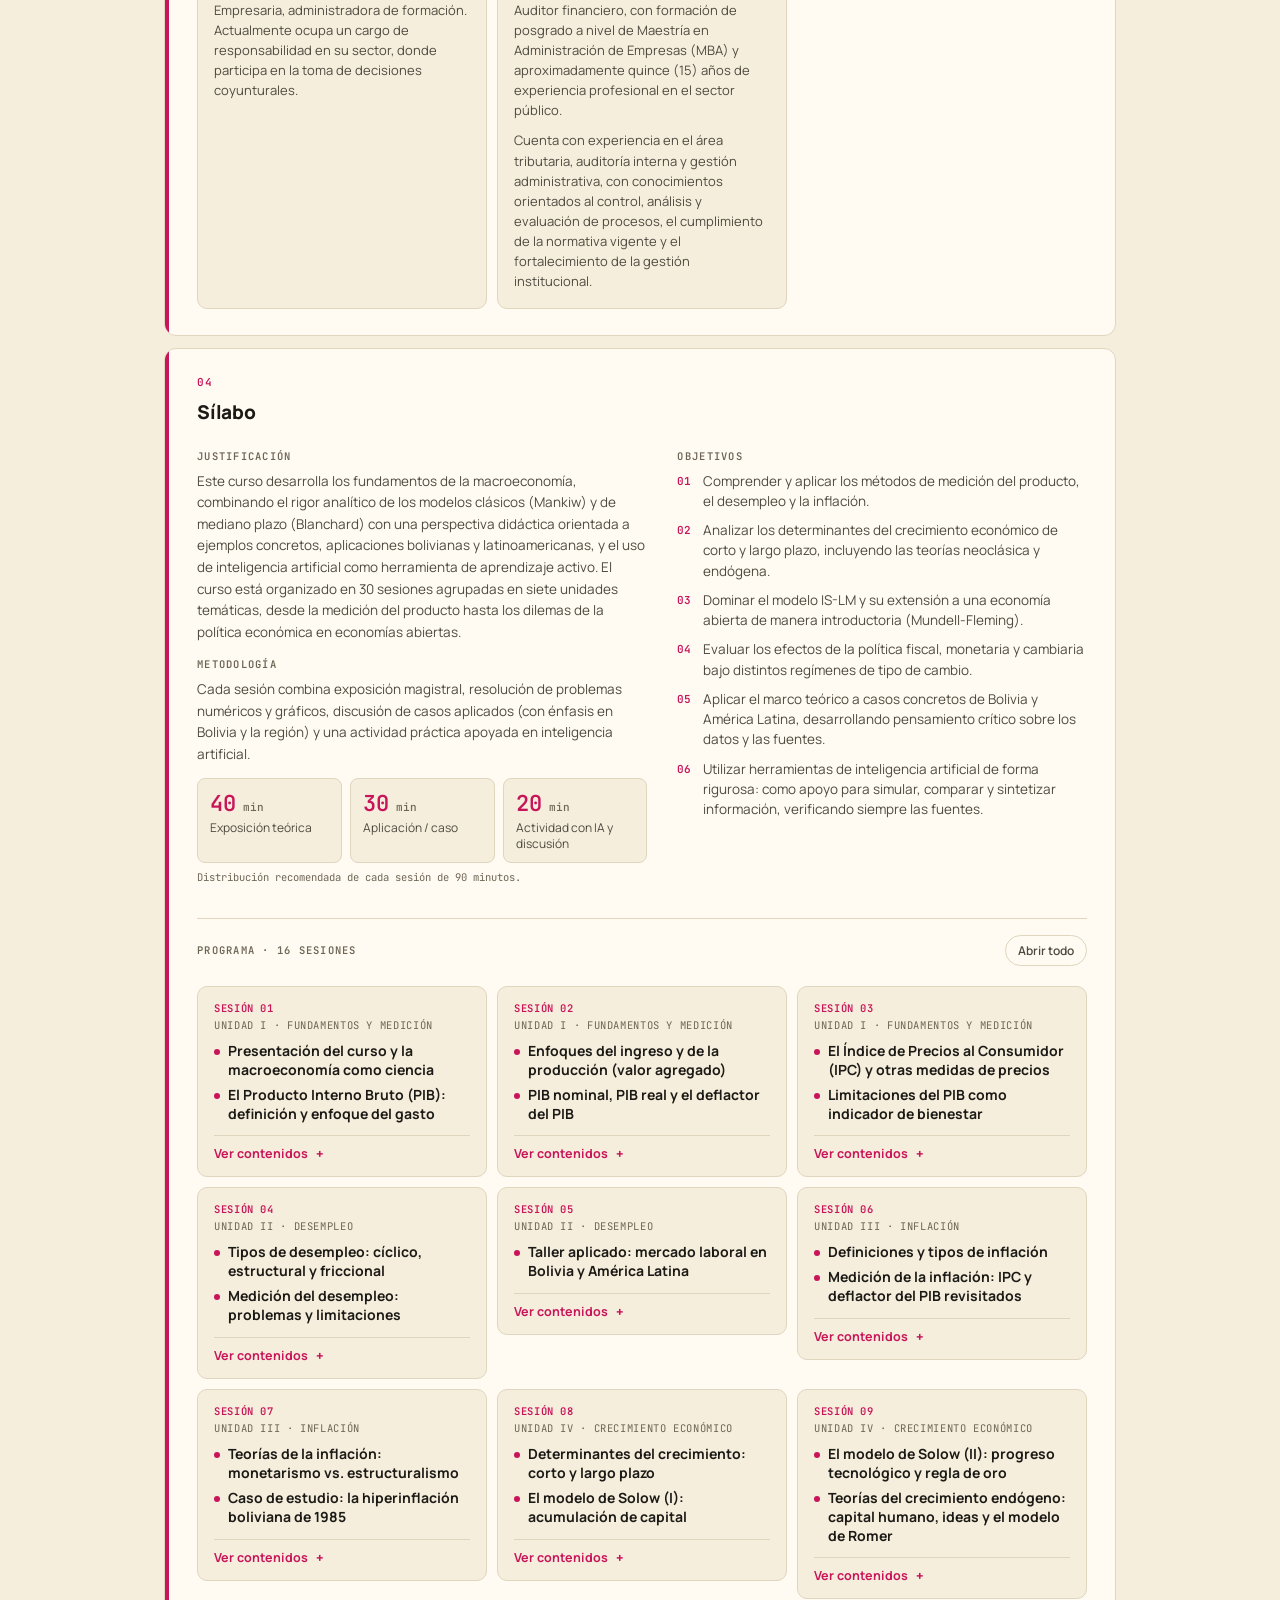
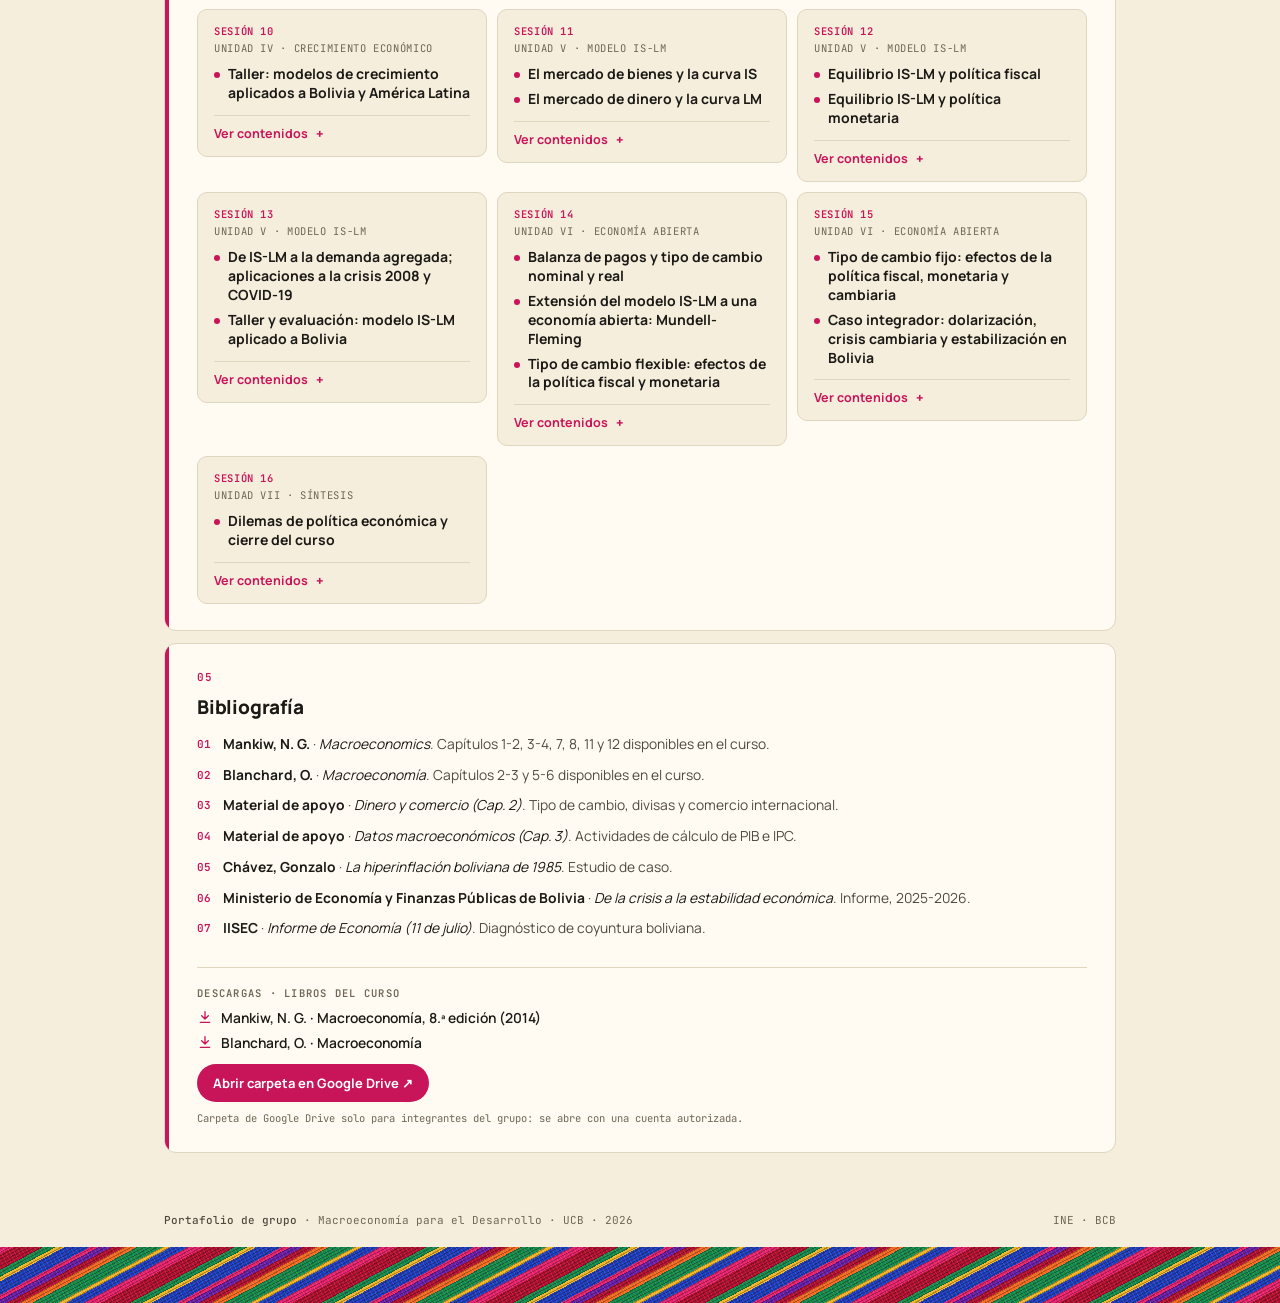
==== commit 3c18234f: "Profesor: foto y formación académica de Gonzalo Chávez A. Co-Authored-By: Claude Opus 5.5 <noreply@a" ====
--- a/index.html
+++ b/index.html
@@ -52,6 +52,13 @@
   .mcard h3{font-size:19px;font-weight:800;letter-spacing:-.01em;margin:0}
   .mcard p{font-size:13.5px}
   .mcard p.lead{font-size:15.5px;font-weight:700;color:var(--text);line-height:1.35}
+  .prof{display:flex;align-items:center;gap:14px;margin:2px 0 4px}
+  .prof .pph{width:76px;height:76px;flex:none;border-radius:50%;overflow:hidden;background:var(--bg2);border:3px solid var(--card);box-shadow:0 0 0 1px var(--line)}
+  .prof .pph img{width:100%;height:100%;object-fit:cover;display:block}
+  .edu{list-style:none;margin:0;padding:0;display:flex;flex-direction:column;gap:8px}
+  .edu li{display:flex;flex-direction:column;gap:1px;padding-left:12px;border-left:2px solid var(--line)}
+  .edu b{font-size:13.5px;font-weight:700;color:var(--text);line-height:1.35}
+  .edu span{font-size:12.5px;color:var(--muted);line-height:1.4}
   .team{display:grid;grid-template-columns:repeat(auto-fill,minmax(250px,1fr));gap:10px;margin-top:4px;align-items:stretch}
   .mem{background:var(--bg);border:1px solid var(--line);border-radius:10px;padding:16px;display:flex;flex-direction:column;gap:6px;min-width:0}
   .mem .ph{width:84px;height:84px;border-radius:50%;overflow:hidden;background:var(--bg2);border:3px solid var(--card);box-shadow:0 0 0 1px var(--line);display:flex;align-items:center;justify-content:center;margin-bottom:6px}
@@ -527,7 +534,7 @@
     const card=(n,t,body,cls='')=>`<div class="mcard ${cls}"><div class="id">${n}</div><h3>${t}</h3>${body}</div>`;
     $('mcards').innerHTML=
       card('01','Curso',`<p class="lead">${esc(C.nombre||'')}</p>${kv(C.datos||[])}`)+
-      card('02','Profesor',`<p class="lead">${esc(P.nombre||'')}</p>${kv(P.datos||[])}`);
+      card('02','Profesor',`<div class="prof">${P.foto?`<div class="pph"><img src="${esc(P.foto)}" alt="Foto de ${esc(P.nombre||'')}" width="600" height="600"></div>`:''}<p class="lead">${esc(P.nombre||'')}</p></div>${(P.formacion||[]).length?`<div class="sub-h" style="margin:4px 0 2px">Formación</div><ul class="edu">${P.formacion.map(f=>`<li><b>${esc(f.titulo)}</b><span>${esc(f.institucion||'')}</span></li>`).join('')}</ul><div class="sub-h" style="margin:6px 0 2px">Contacto</div>`:''}${kv(P.datos||[])}`);
     const avatar='<svg viewBox="0 0 24 24" aria-hidden="true"><circle cx="12" cy="9" r="4"/><path d="M4.5 20c1.2-3.6 4-5.5 7.5-5.5s6.3 1.9 7.5 5.5"/></svg>';
     const mem=m=>{m=typeof m==='string'?{nombre:m}:m;return `<div class="mem"><div class="ph">${m.foto?`<img src="${esc(m.foto)}" alt="Foto de ${esc(m.nombre)}" loading="lazy" width="600" height="600">`:avatar}</div><h4>${esc(m.nombre)}</h4>${m.cargo?`<div class="cargo">${esc(m.cargo)}</div>`:''}${m.perfil?m.perfil.split(/\n\s*\n/).map(t=>`<p>${esc(t)}</p>`).join(''):'<p class="pend">Perfil por completar</p>'}</div>`;};
     $('mequipo').innerHTML=card('03','Nosotros',`<div class="team">${integ.map(mem).join('')}</div>`,'wide');
